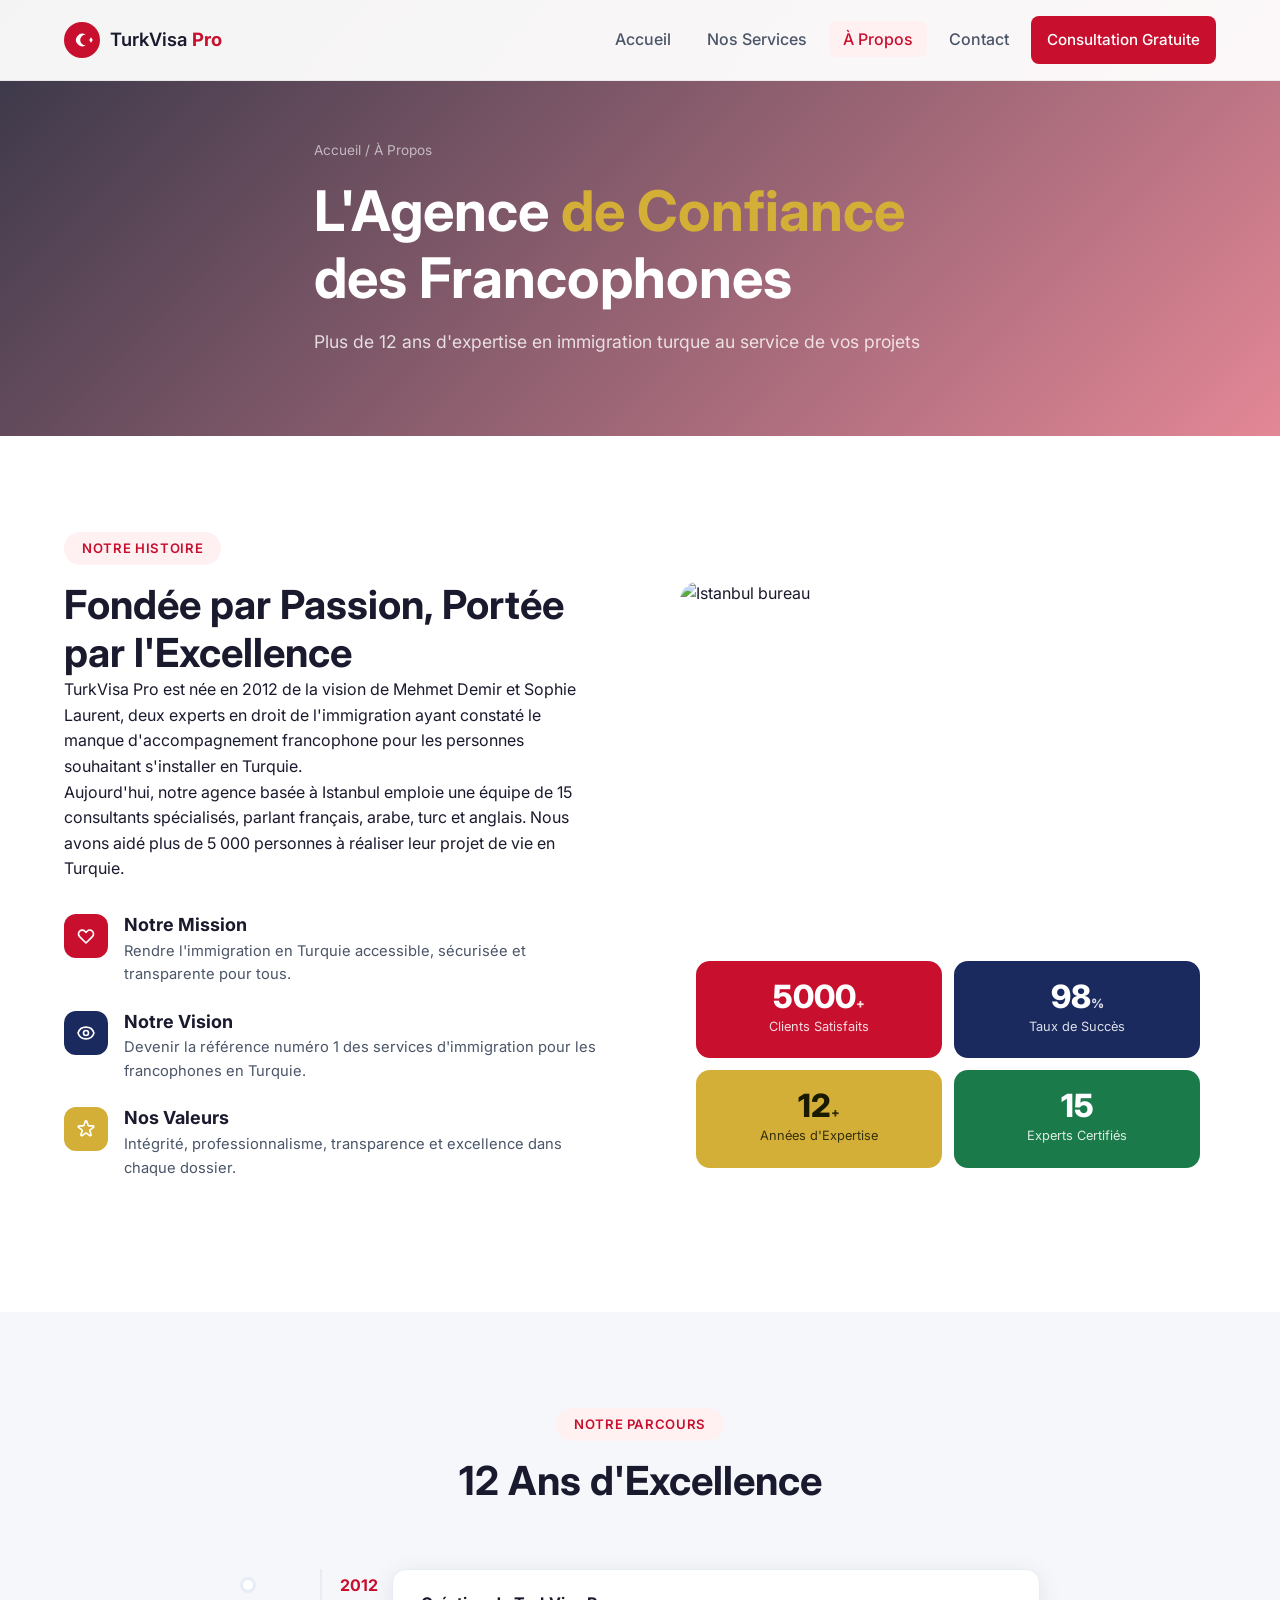
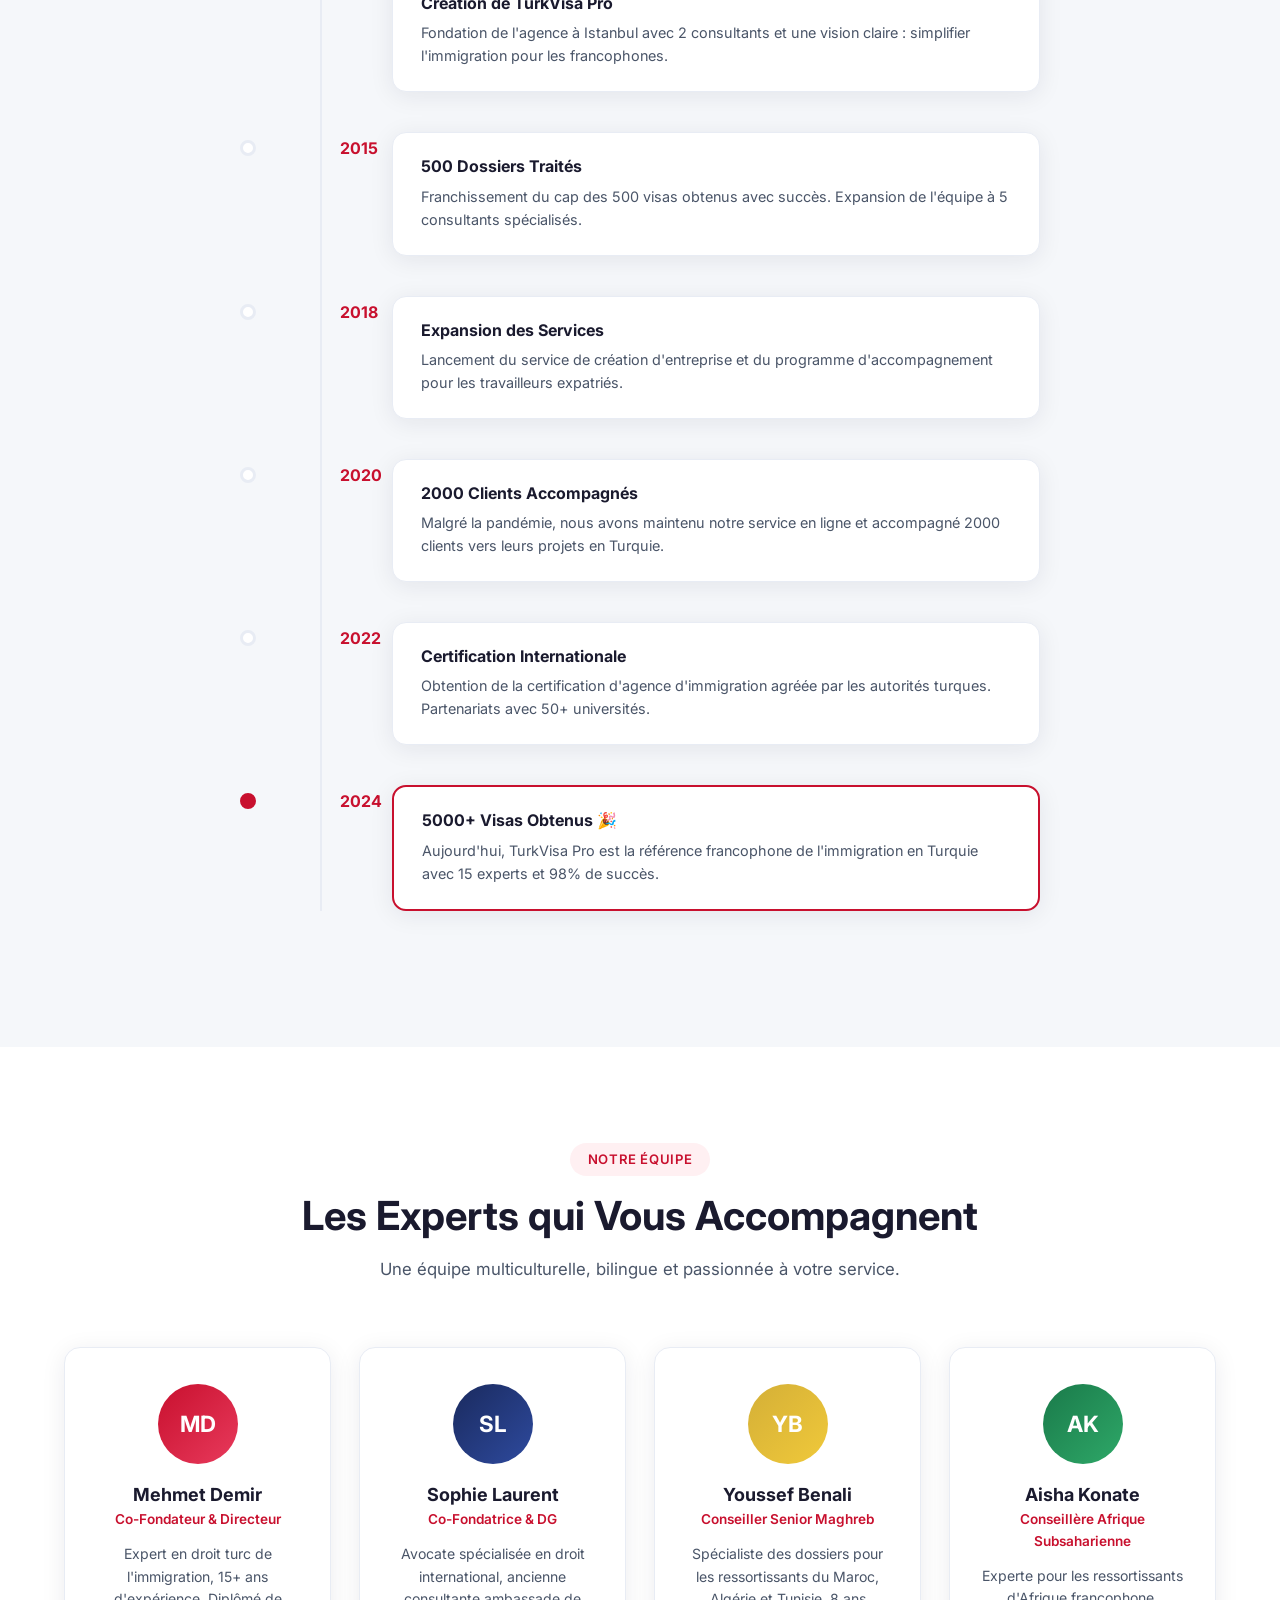
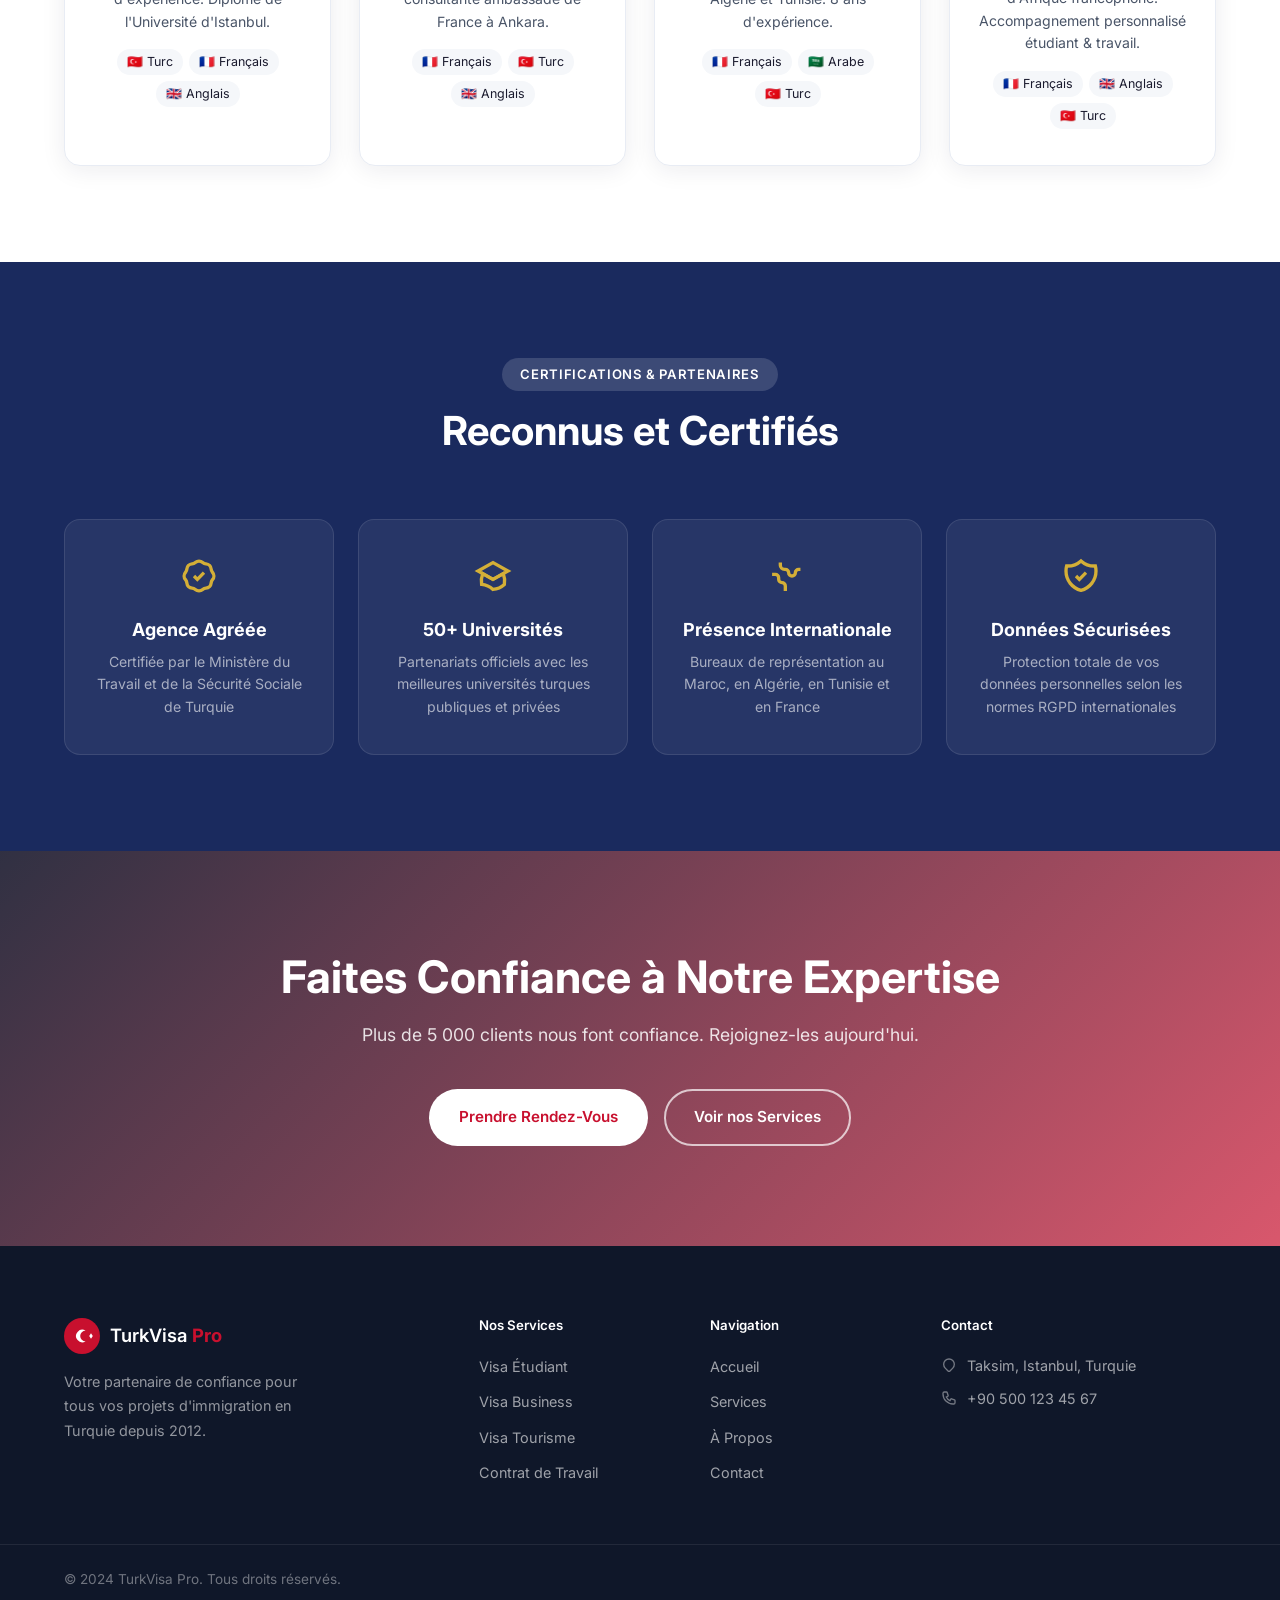
==== about.html @ 390d3a60 "Add files via upload" ====
<!DOCTYPE html>
<html lang="fr">
<head>
  <meta charset="UTF-8" />
  <meta name="viewport" content="width=device-width, initial-scale=1.0" />
  <title>À Propos – TurkVisa Pro</title>
  <link rel="preconnect" href="https://fonts.googleapis.com" />
  <link href="https://fonts.googleapis.com/css2?family=Inter:wght@300;400;500;600;700;800&family=Playfair+Display:wght@700;800&display=swap" rel="stylesheet" />
  <link rel="stylesheet" href="style.css" />
</head>
<body>

<nav class="navbar" id="navbar">
  <div class="container nav-inner">
    <a href="index.html" class="logo">
      <div class="logo-icon"><svg viewBox="0 0 40 40" fill="none"><circle cx="20" cy="20" r="20" fill="#C8102E"/><path d="M24 14a7 7 0 1 0 0 12 5.5 5.5 0 1 1 0-12z" fill="white"/><polygon points="28,20 30,17 32,20 30,23" fill="white"/></svg></div>
      <span>TurkVisa <strong>Pro</strong></span>
    </a>
    <button class="hamburger" id="hamburger" aria-label="Menu"><span></span><span></span><span></span></button>
    <ul class="nav-links" id="nav-links">
      <li><a href="index.html">Accueil</a></li>
      <li><a href="services.html">Nos Services</a></li>
      <li><a href="about.html" class="active">À Propos</a></li>
      <li><a href="contact.html">Contact</a></li>
      <li><a href="contact.html" class="btn btn-nav">Consultation Gratuite</a></li>
    </ul>
  </div>
</nav>

<!-- PAGE HEADER -->
<section class="page-header">
  <div class="page-header-overlay"></div>
  <div class="container page-header-content">
    <div class="breadcrumb"><a href="index.html">Accueil</a> / <span>À Propos</span></div>
    <h1>L'Agence <span class="text-gold">de Confiance</span> des Francophones</h1>
    <p>Plus de 12 ans d'expertise en immigration turque au service de vos projets</p>
  </div>
</section>

<!-- MISSION SECTION -->
<section class="section">
  <div class="container">
    <div class="about-mission-grid">
      <div class="about-mission-left">
        <div class="section-badge">Notre Histoire</div>
        <h2>Fondée par Passion, Portée par l'Excellence</h2>
        <p>TurkVisa Pro est née en 2012 de la vision de Mehmet Demir et Sophie Laurent, deux experts en droit de l'immigration ayant constaté le manque d'accompagnement francophone pour les personnes souhaitant s'installer en Turquie.</p>
        <p>Aujourd'hui, notre agence basée à Istanbul emploie une équipe de 15 consultants spécialisés, parlant français, arabe, turc et anglais. Nous avons aidé plus de 5 000 personnes à réaliser leur projet de vie en Turquie.</p>
        <div class="mission-values">
          <div class="mission-value">
            <div class="mv-icon red"><svg width="20" height="20" viewBox="0 0 24 24" fill="none"><path d="M4.318 6.318a4.5 4.5 0 000 6.364L12 20.364l7.682-7.682a4.5 4.5 0 00-6.364-6.364L12 7.636l-1.318-1.318a4.5 4.5 0 00-6.364 0z" stroke="white" stroke-width="2" stroke-linecap="round" stroke-linejoin="round"/></svg></div>
            <div><h4>Notre Mission</h4><p>Rendre l'immigration en Turquie accessible, sécurisée et transparente pour tous.</p></div>
          </div>
          <div class="mission-value">
            <div class="mv-icon navy"><svg width="20" height="20" viewBox="0 0 24 24" fill="none"><path d="M15 12a3 3 0 11-6 0 3 3 0 016 0z" stroke="white" stroke-width="2"/><path d="M2.458 12C3.732 7.943 7.523 5 12 5c4.478 0 8.268 2.943 9.542 7-1.274 4.057-5.064 7-9.542 7-4.477 0-8.268-2.943-9.542-7z" stroke="white" stroke-width="2"/></svg></div>
            <div><h4>Notre Vision</h4><p>Devenir la référence numéro 1 des services d'immigration pour les francophones en Turquie.</p></div>
          </div>
          <div class="mission-value">
            <div class="mv-icon gold"><svg width="20" height="20" viewBox="0 0 24 24" fill="none"><path d="M11.049 2.927c.3-.921 1.603-.921 1.902 0l1.519 4.674a1 1 0 00.95.69h4.915c.969 0 1.371 1.24.588 1.81l-3.976 2.888a1 1 0 00-.363 1.118l1.518 4.674c.3.922-.755 1.688-1.538 1.118l-3.976-2.888a1 1 0 00-1.176 0l-3.976 2.888c-.783.57-1.838-.197-1.538-1.118l1.518-4.674a1 1 0 00-.363-1.118l-3.976-2.888c-.784-.57-.38-1.81.588-1.81h4.914a1 1 0 00.951-.69l1.519-4.674z" stroke="white" stroke-width="2"/></svg></div>
            <div><h4>Nos Valeurs</h4><p>Intégrité, professionnalisme, transparence et excellence dans chaque dossier.</p></div>
          </div>
        </div>
      </div>
      <div class="about-mission-right">
        <div class="stats-visual">
          <img src="https://images.unsplash.com/photo-1541432901042-2d8bd64b4a9b?w=500&auto=format&fit=crop&q=80" alt="Istanbul bureau" loading="lazy" class="about-main-img" />
          <div class="stats-cards-overlay">
            <div class="stat-card-mini red">
              <span class="big-num">5000<span>+</span></span>
              <span>Clients Satisfaits</span>
            </div>
            <div class="stat-card-mini navy">
              <span class="big-num">98<span>%</span></span>
              <span>Taux de Succès</span>
            </div>
            <div class="stat-card-mini gold">
              <span class="big-num">12<span>+</span></span>
              <span>Années d'Expertise</span>
            </div>
            <div class="stat-card-mini green">
              <span class="big-num">15</span>
              <span>Experts Certifiés</span>
            </div>
          </div>
        </div>
      </div>
    </div>
  </div>
</section>

<!-- TIMELINE -->
<section class="section section-gray">
  <div class="container">
    <div class="section-header">
      <div class="section-badge">Notre Parcours</div>
      <h2 class="section-title">12 Ans d'Excellence</h2>
    </div>
    <div class="timeline">
      <div class="timeline-item">
        <div class="timeline-dot"></div>
        <div class="timeline-year">2012</div>
        <div class="timeline-card">
          <h4>Création de TurkVisa Pro</h4>
          <p>Fondation de l'agence à Istanbul avec 2 consultants et une vision claire : simplifier l'immigration pour les francophones.</p>
        </div>
      </div>
      <div class="timeline-item">
        <div class="timeline-dot"></div>
        <div class="timeline-year">2015</div>
        <div class="timeline-card">
          <h4>500 Dossiers Traités</h4>
          <p>Franchissement du cap des 500 visas obtenus avec succès. Expansion de l'équipe à 5 consultants spécialisés.</p>
        </div>
      </div>
      <div class="timeline-item">
        <div class="timeline-dot"></div>
        <div class="timeline-year">2018</div>
        <div class="timeline-card">
          <h4>Expansion des Services</h4>
          <p>Lancement du service de création d'entreprise et du programme d'accompagnement pour les travailleurs expatriés.</p>
        </div>
      </div>
      <div class="timeline-item">
        <div class="timeline-dot"></div>
        <div class="timeline-year">2020</div>
        <div class="timeline-card">
          <h4>2000 Clients Accompagnés</h4>
          <p>Malgré la pandémie, nous avons maintenu notre service en ligne et accompagné 2000 clients vers leurs projets en Turquie.</p>
        </div>
      </div>
      <div class="timeline-item">
        <div class="timeline-dot"></div>
        <div class="timeline-year">2022</div>
        <div class="timeline-card">
          <h4>Certification Internationale</h4>
          <p>Obtention de la certification d'agence d'immigration agréée par les autorités turques. Partenariats avec 50+ universités.</p>
        </div>
      </div>
      <div class="timeline-item">
        <div class="timeline-dot active"></div>
        <div class="timeline-year">2024</div>
        <div class="timeline-card featured">
          <h4>5000+ Visas Obtenus 🎉</h4>
          <p>Aujourd'hui, TurkVisa Pro est la référence francophone de l'immigration en Turquie avec 15 experts et 98% de succès.</p>
        </div>
      </div>
    </div>
  </div>
</section>

<!-- TEAM -->
<section class="section" id="team">
  <div class="container">
    <div class="section-header">
      <div class="section-badge">Notre Équipe</div>
      <h2 class="section-title">Les Experts qui Vous Accompagnent</h2>
      <p class="section-sub">Une équipe multiculturelle, bilingue et passionnée à votre service.</p>
    </div>
    <div class="team-grid">
      <div class="team-card">
        <div class="team-photo" style="background:linear-gradient(135deg,#C8102E,#E83A5C)">
          <span>MD</span>
        </div>
        <h4>Mehmet Demir</h4>
        <span class="team-role">Co-Fondateur & Directeur</span>
        <p>Expert en droit turc de l'immigration, 15+ ans d'expérience. Diplômé de l'Université d'Istanbul.</p>
        <div class="team-langs">
          <span>🇹🇷 Turc</span>
          <span>🇫🇷 Français</span>
          <span>🇬🇧 Anglais</span>
        </div>
      </div>
      <div class="team-card">
        <div class="team-photo" style="background:linear-gradient(135deg,#1A2A5E,#2E4A9E)">
          <span>SL</span>
        </div>
        <h4>Sophie Laurent</h4>
        <span class="team-role">Co-Fondatrice & DG</span>
        <p>Avocate spécialisée en droit international, ancienne consultante ambassade de France à Ankara.</p>
        <div class="team-langs">
          <span>🇫🇷 Français</span>
          <span>🇹🇷 Turc</span>
          <span>🇬🇧 Anglais</span>
        </div>
      </div>
      <div class="team-card">
        <div class="team-photo" style="background:linear-gradient(135deg,#D4AF37,#F0C93A)">
          <span>YB</span>
        </div>
        <h4>Youssef Benali</h4>
        <span class="team-role">Conseiller Senior Maghreb</span>
        <p>Spécialiste des dossiers pour les ressortissants du Maroc, Algérie et Tunisie. 8 ans d'expérience.</p>
        <div class="team-langs">
          <span>🇫🇷 Français</span>
          <span>🇸🇦 Arabe</span>
          <span>🇹🇷 Turc</span>
        </div>
      </div>
      <div class="team-card">
        <div class="team-photo" style="background:linear-gradient(135deg,#1A7A4A,#2EA868)">
          <span>AK</span>
        </div>
        <h4>Aisha Konate</h4>
        <span class="team-role">Conseillère Afrique Subsaharienne</span>
        <p>Experte pour les ressortissants d'Afrique francophone. Accompagnement personnalisé étudiant & travail.</p>
        <div class="team-langs">
          <span>🇫🇷 Français</span>
          <span>🇬🇧 Anglais</span>
          <span>🇹🇷 Turc</span>
        </div>
      </div>
    </div>
  </div>
</section>

<!-- CERTIFICATIONS -->
<section class="section section-dark">
  <div class="container">
    <div class="section-header">
      <div class="section-badge badge-light">Certifications & Partenaires</div>
      <h2 class="section-title text-white">Reconnus et Certifiés</h2>
    </div>
    <div class="certs-grid">
      <div class="cert-card">
        <svg width="40" height="40" viewBox="0 0 24 24" fill="none"><path d="M9 12l2 2 4-4M7.835 4.697a3.42 3.42 0 001.946-.806 3.42 3.42 0 014.438 0 3.42 3.42 0 001.946.806 3.42 3.42 0 013.138 3.138 3.42 3.42 0 00.806 1.946 3.42 3.42 0 010 4.438 3.42 3.42 0 00-.806 1.946 3.42 3.42 0 01-3.138 3.138 3.42 3.42 0 00-1.946.806 3.42 3.42 0 01-4.438 0 3.42 3.42 0 00-1.946-.806 3.42 3.42 0 01-3.138-3.138 3.42 3.42 0 00-.806-1.946 3.42 3.42 0 010-4.438 3.42 3.42 0 00.806-1.946 3.42 3.42 0 013.138-3.138z" stroke="#D4AF37" stroke-width="2"/></svg>
        <h4>Agence Agréée</h4>
        <p>Certifiée par le Ministère du Travail et de la Sécurité Sociale de Turquie</p>
      </div>
      <div class="cert-card">
        <svg width="40" height="40" viewBox="0 0 24 24" fill="none"><path d="M12 14l9-5-9-5-9 5 9 5z" stroke="#D4AF37" stroke-width="2"/><path d="M12 14l6.16-3.422a12.083 12.083 0 01.665 6.479A11.952 11.952 0 0112 20.055a11.952 11.952 0 00-6.824-2.998 12.078 12.078 0 01.665-6.479L12 14z" stroke="#D4AF37" stroke-width="2"/></svg>
        <h4>50+ Universités</h4>
        <p>Partenariats officiels avec les meilleures universités turques publiques et privées</p>
      </div>
      <div class="cert-card">
        <svg width="40" height="40" viewBox="0 0 24 24" fill="none"><path d="M3.055 11H5a2 2 0 012 2v1a2 2 0 002 2 2 2 0 012 2v2.945M8 3.935V5.5A2.5 2.5 0 0010.5 8h.5a2 2 0 012 2 2 2 0 104 0 2 2 0 012-2h1.064" stroke="#D4AF37" stroke-width="2"/></svg>
        <h4>Présence Internationale</h4>
        <p>Bureaux de représentation au Maroc, en Algérie, en Tunisie et en France</p>
      </div>
      <div class="cert-card">
        <svg width="40" height="40" viewBox="0 0 24 24" fill="none"><path d="M9 12l2 2 4-4m5.618-4.016A11.955 11.955 0 0112 2.944a11.955 11.955 0 01-8.618 3.04A12.02 12.02 0 003 9c0 5.591 3.824 10.29 9 11.622 5.176-1.332 9-6.03 9-11.622 0-1.042-.133-2.052-.382-3.016z" stroke="#D4AF37" stroke-width="2"/></svg>
        <h4>Données Sécurisées</h4>
        <p>Protection totale de vos données personnelles selon les normes RGPD internationales</p>
      </div>
    </div>
  </div>
</section>

<!-- CTA -->
<section class="cta-banner">
  <div class="cta-overlay"></div>
  <div class="container cta-content">
    <h2>Faites Confiance à Notre Expertise</h2>
    <p>Plus de 5 000 clients nous font confiance. Rejoignez-les aujourd'hui.</p>
    <div class="cta-actions">
      <a href="contact.html" class="btn btn-white">Prendre Rendez-Vous</a>
      <a href="services.html" class="btn btn-outline-white">Voir nos Services</a>
    </div>
  </div>
</section>

<!-- FOOTER -->
<footer class="footer">
  <div class="container footer-grid">
    <div class="footer-brand">
      <a href="index.html" class="logo logo-white">
        <div class="logo-icon"><svg viewBox="0 0 40 40" fill="none"><circle cx="20" cy="20" r="20" fill="#C8102E"/><path d="M24 14a7 7 0 1 0 0 12 5.5 5.5 0 1 1 0-12z" fill="white"/><polygon points="28,20 30,17 32,20 30,23" fill="white"/></svg></div>
        <span>TurkVisa <strong>Pro</strong></span>
      </a>
      <p>Votre partenaire de confiance pour tous vos projets d'immigration en Turquie depuis 2012.</p>
    </div>
    <div class="footer-col"><h5>Nos Services</h5><ul><li><a href="services.html#etudes">Visa Étudiant</a></li><li><a href="services.html#business">Visa Business</a></li><li><a href="services.html#tourisme">Visa Tourisme</a></li><li><a href="services.html#travail">Contrat de Travail</a></li></ul></div>
    <div class="footer-col"><h5>Navigation</h5><ul><li><a href="index.html">Accueil</a></li><li><a href="services.html">Services</a></li><li><a href="about.html">À Propos</a></li><li><a href="contact.html">Contact</a></li></ul></div>
    <div class="footer-col"><h5>Contact</h5><ul class="footer-contact"><li><svg width="16" height="16" viewBox="0 0 24 24" fill="none"><path d="M17.657 16.657L13.414 20.9a1.998 1.998 0 01-2.827 0l-4.244-4.243a8 8 0 1111.314 0z" stroke="currentColor" stroke-width="2"/></svg>Taksim, Istanbul, Turquie</li><li><svg width="16" height="16" viewBox="0 0 24 24" fill="none"><path d="M3 5a2 2 0 012-2h3.28a1 1 0 01.948.684l1.498 4.493a1 1 0 01-.502 1.21l-2.257 1.13a11.042 11.042 0 005.516 5.516l1.13-2.257a1 1 0 011.21-.502l4.493 1.498a1 1 0 01.684.949V19a2 2 0 01-2 2h-1C9.716 21 3 14.284 3 6V5z" stroke="currentColor" stroke-width="2"/></svg>+90 500 123 45 67</li></ul></div>
  </div>
  <div class="footer-bottom"><div class="container footer-bottom-inner"><p>© 2024 TurkVisa Pro. Tous droits réservés.</p></div></div>
</footer>

<script src="main.js"></script>
</body>
</html>
---- style.css ----
/* ===== RESET & BASE ===== */
*, *::before, *::after { box-sizing: border-box; margin: 0; padding: 0; }
html { scroll-behavior: smooth; }
body { font-family: 'Inter', sans-serif; font-size: 16px; line-height: 1.6; color: #1A1A2E; background: #fff; overflow-x: hidden; }
img { max-width: 100%; display: block; }
a { text-decoration: none; color: inherit; }
ul { list-style: none; }

/* ===== DESIGN TOKENS ===== */
:root {
  --red: #C8102E;
  --red-light: #E83A5C;
  --navy: #1A2A5E;
  --navy-light: #2E4A9E;
  --gold: #D4AF37;
  --green: #1A7A4A;
  --dark: #1A1A2E;
  --gray: #F5F7FA;
  --gray-mid: #E8ECF4;
  --text-mid: #4A5568;
  --text-light: #718096;
  --white: #FFFFFF;
  --radius: 16px;
  --radius-sm: 8px;
  --shadow: 0 4px 24px rgba(26,26,46,.08);
  --shadow-lg: 0 12px 48px rgba(26,26,46,.14);
  --transition: 0.25s ease;
}

/* ===== CONTAINER ===== */
.container { max-width: 1200px; margin: 0 auto; padding: 0 24px; }

/* ===== TYPOGRAPHY ===== */
h1,h2,h3,h4,h5 { font-weight: 700; line-height: 1.2; }
h1 { font-size: clamp(2rem, 5vw, 3.5rem); }
h2 { font-size: clamp(1.6rem, 3.5vw, 2.5rem); }
h3 { font-size: clamp(1.25rem, 2.5vw, 1.75rem); }
h4 { font-size: 1.125rem; }
.text-red { color: var(--red); }
.text-gold { color: var(--gold); }
.text-white { color: white; }
.text-light { color: rgba(255,255,255,0.8); }

/* ===== BUTTONS ===== */
.btn {
  display: inline-flex; align-items: center; gap: 8px;
  padding: 14px 28px; border-radius: 50px; font-weight: 600;
  font-size: 0.95rem; border: 2px solid transparent;
  cursor: pointer; transition: all var(--transition);
  white-space: nowrap; min-height: 48px;
}
.btn-primary { background: var(--red); color: white; border-color: var(--red); }
.btn-primary:hover { background: #A80D25; border-color: #A80D25; transform: translateY(-2px); box-shadow: 0 8px 24px rgba(200,16,46,.35); }
.btn-red { background: var(--red); color: white; border-color: var(--red); }
.btn-red:hover { background: #A80D25; border-color: #A80D25; transform: translateY(-2px); }
.btn-gold { background: var(--gold); color: #1A1A00; border-color: var(--gold); }
.btn-gold:hover { background: #B8960A; border-color: #B8960A; transform: translateY(-2px); }
.btn-green { background: var(--green); color: white; border-color: var(--green); }
.btn-green:hover { background: #145F3A; border-color: #145F3A; transform: translateY(-2px); }
.btn-white { background: white; color: var(--red); }
.btn-white:hover { background: #f8f8f8; transform: translateY(-2px); box-shadow: 0 8px 24px rgba(0,0,0,.15); }
.btn-outline-white { background: transparent; color: white; border-color: rgba(255,255,255,.7); }
.btn-outline-white:hover { background: rgba(255,255,255,.1); border-color: white; }
.btn-outline-red { background: transparent; color: var(--red); border-color: var(--red); }
.btn-outline-red:hover { background: var(--red); color: white; }
.btn-nav { padding: 10px 22px; background: var(--red); color: white; border-radius: 50px; }
.btn-nav:hover { background: #A80D25; }
.btn-full { width: 100%; justify-content: center; }
.btn-lg { padding: 18px 32px; font-size: 1rem; }

/* ===== SECTION ===== */
.section { padding: 96px 0; }
.section-gray { background: var(--gray); }
.section-dark { background: var(--navy); }
.section-header { text-align: center; max-width: 700px; margin: 0 auto 64px; }
.section-badge {
  display: inline-block; padding: 6px 18px; border-radius: 50px;
  background: #FFF0F2; color: var(--red); font-size: 0.82rem;
  font-weight: 600; letter-spacing: 0.05em; text-transform: uppercase;
  margin-bottom: 16px;
}
.badge-light { background: rgba(255,255,255,.15); color: white; }
.section-title { margin-bottom: 16px; }
.section-sub { color: var(--text-mid); font-size: 1.05rem; }

/* ===== NAVBAR ===== */
.navbar {
  position: fixed; top: 0; left: 0; right: 0; z-index: 1000;
  padding: 16px 0;
  background: rgba(255,255,255,0.95);
  backdrop-filter: blur(12px);
  border-bottom: 1px solid rgba(0,0,0,.06);
  transition: all var(--transition);
}
.navbar.scrolled { padding: 12px 0; box-shadow: 0 2px 20px rgba(0,0,0,.08); }
.nav-inner { display: flex; align-items: center; justify-content: space-between; gap: 24px; }
.logo { display: flex; align-items: center; gap: 10px; font-size: 1.15rem; font-weight: 600; color: var(--dark); }
.logo-icon { width: 36px; height: 36px; flex-shrink: 0; }
.logo strong { color: var(--red); }
.logo-white { color: white; }
.nav-links { display: flex; align-items: center; gap: 8px; }
.nav-links a { padding: 8px 14px; border-radius: 8px; color: var(--text-mid); font-weight: 500; transition: all var(--transition); }
.nav-links a:hover, .nav-links a.active { color: var(--red); background: #FFF0F2; }
.nav-links .btn-nav { color: white !important; background: var(--red) !important; }
.nav-links .btn-nav:hover { background: #A80D25 !important; }
.hamburger { display: none; flex-direction: column; gap: 5px; background: none; border: none; cursor: pointer; padding: 8px; }
.hamburger span { display: block; width: 24px; height: 2px; background: var(--dark); border-radius: 2px; transition: all var(--transition); }

/* ===== HERO ===== */
.hero {
  min-height: 100vh; display: flex; align-items: center; position: relative;
  padding: 120px 0 80px;
}
.hero-bg {
  position: absolute; inset: 0; z-index: 0;
  background: url('https://images.unsplash.com/photo-1527838832700-5059252407fa?w=1600&auto=format&fit=crop&q=80') center/cover no-repeat;
}
.hero-overlay {
  position: absolute; inset: 0; z-index: 1;
  background: linear-gradient(135deg, rgba(26,26,46,.85) 0%, rgba(200,16,46,.4) 100%);
}
.hero-content { position: relative; z-index: 2; max-width: 760px; color: white; }
.hero-badge {
  display: inline-flex; align-items: center; gap: 8px;
  padding: 8px 18px; border-radius: 50px;
  background: rgba(255,255,255,.12); backdrop-filter: blur(8px);
  border: 1px solid rgba(255,255,255,.2);
  color: rgba(255,255,255,.9); font-size: 0.85rem; font-weight: 500;
  margin-bottom: 24px;
}
.hero-title { font-size: clamp(2.2rem, 6vw, 4rem); font-weight: 800; margin-bottom: 20px; line-height: 1.1; }
.hero-sub { font-size: 1.15rem; color: rgba(255,255,255,.85); margin-bottom: 36px; max-width: 580px; }
.hero-cta { display: flex; flex-wrap: wrap; gap: 14px; margin-bottom: 64px; }
.hero-stats { display: flex; align-items: center; gap: 32px; }
.hero-stat { text-align: center; }
.stat-num { font-size: 2.5rem; font-weight: 800; color: white; }
.stat-label { display: block; font-size: 0.82rem; color: rgba(255,255,255,.7); margin-top: 4px; }
.hero-stat-divider { width: 1px; height: 50px; background: rgba(255,255,255,.25); }
.hero-scroll { position: absolute; bottom: 40px; left: 50%; transform: translateX(-50%); z-index: 2; }
.scroll-indicator {
  width: 2px; height: 50px; background: linear-gradient(to bottom, white, transparent);
  margin: 0 auto; animation: scrollPulse 2s infinite;
}
@keyframes scrollPulse { 0%,100%{opacity:.3;transform:scaleY(.5);} 50%{opacity:1;transform:scaleY(1);} }

/* ===== CARDS GRID ===== */
.cards-grid { display: grid; grid-template-columns: repeat(auto-fit, minmax(260px, 1fr)); gap: 28px; }
.card {
  background: white; border-radius: var(--radius); padding: 36px 32px;
  box-shadow: var(--shadow); border: 1px solid var(--gray-mid);
  transition: all 0.3s ease;
}
.card-hover:hover { transform: translateY(-8px); box-shadow: var(--shadow-lg); }
.card-featured { border: 2px solid var(--red); position: relative; }
.card-badge-top {
  position: absolute; top: -12px; left: 32px;
  background: var(--red); color: white; padding: 4px 14px;
  border-radius: 50px; font-size: 0.78rem; font-weight: 600;
}
.card-icon { width: 64px; height: 64px; border-radius: 16px; display: flex; align-items: center; justify-content: center; margin-bottom: 20px; }
.card-tag { font-size: 0.78rem; font-weight: 600; color: #1A2A5E; background: #EEF2FF; padding: 4px 12px; border-radius: 50px; display: inline-block; margin-bottom: 12px; }
.card-title { font-size: 1.3rem; margin-bottom: 12px; }
.card-desc { color: var(--text-mid); font-size: 0.95rem; margin-bottom: 20px; }
.card-features { margin-bottom: 24px; }
.card-features li { font-size: 0.9rem; color: var(--text-mid); padding: 6px 0; border-bottom: 1px solid var(--gray); display: flex; align-items: center; gap: 8px; }
.card-features li::before { content: '✓'; color: var(--green); font-weight: 700; }
.card-link { display: inline-flex; align-items: center; gap: 6px; color: var(--red); font-weight: 600; font-size: 0.9rem; transition: gap var(--transition); }
.card-link:hover { gap: 10px; }

/* ===== WHY US ===== */
.why-grid { display: grid; grid-template-columns: 1fr 1fr; gap: 80px; align-items: center; }
.why-features { display: flex; flex-direction: column; gap: 24px; margin: 32px 0 40px; }
.why-feature { display: flex; gap: 16px; align-items: flex-start; }
.why-icon { width: 44px; height: 44px; border-radius: 12px; background: rgba(255,255,255,.1); display: flex; align-items: center; justify-content: center; flex-shrink: 0; }
.why-feature h4 { color: white; margin-bottom: 4px; }
.why-feature p { color: rgba(255,255,255,.7); font-size: 0.92rem; }
.why-img-wrapper { position: relative; }
.why-img-card { border-radius: 20px; overflow: hidden; box-shadow: var(--shadow-lg); }
.why-img-card img { width: 100%; height: 400px; object-fit: cover; }
.why-float-card {
  position: absolute; bottom: -20px; left: -30px;
  background: white; border-radius: 16px; padding: 18px 24px;
  display: flex; align-items: center; gap: 14px;
  box-shadow: var(--shadow-lg);
}
.float-icon { width: 40px; height: 40px; background: var(--green); border-radius: 50%; display: flex; align-items: center; justify-content: center; color: white; font-weight: 700; font-size: 1.1rem; }
.why-float-card strong { display: block; color: var(--dark); font-weight: 700; }
.why-float-card span { font-size: 0.82rem; color: var(--text-light); }

/* ===== PROCESS ===== */
.process-grid { display: grid; grid-template-columns: 1fr auto 1fr auto 1fr auto 1fr; gap: 8px; align-items: start; }
.process-step { text-align: center; padding: 32px 20px; }
.step-number { font-size: 0.75rem; font-weight: 700; color: var(--red); letter-spacing: .1em; margin-bottom: 16px; }
.step-icon {
  width: 72px; height: 72px; background: var(--red); border-radius: 20px;
  display: flex; align-items: center; justify-content: center; margin: 0 auto 20px;
  box-shadow: 0 8px 24px rgba(200,16,46,.3);
}
.process-step h4 { margin-bottom: 10px; font-size: 1rem; }
.process-step p { font-size: 0.875rem; color: var(--text-mid); }
.process-arrow { font-size: 1.5rem; color: var(--gray-mid); align-self: center; padding-top: 30px; }

/* ===== TESTIMONIALS ===== */
.testimonials-grid { display: grid; grid-template-columns: repeat(auto-fit, minmax(280px, 1fr)); gap: 28px; }
.testimonial-card {
  background: white; border-radius: var(--radius); padding: 36px 32px;
  box-shadow: var(--shadow); border: 1px solid var(--gray-mid);
  transition: transform var(--transition);
}
.testimonial-card:hover { transform: translateY(-4px); }
.testimonial-featured { border: 2px solid var(--red); background: linear-gradient(135deg,#FFF0F2,white); }
.stars { color: #F59E0B; font-size: 1.1rem; margin-bottom: 16px; }
.testimonial-card p { color: var(--text-mid); font-style: italic; margin-bottom: 24px; font-size: 0.95rem; line-height: 1.7; }
.testimonial-author { display: flex; align-items: center; gap: 14px; }
.author-avatar { width: 44px; height: 44px; border-radius: 50%; display: flex; align-items: center; justify-content: center; color: white; font-weight: 700; font-size: 1.1rem; flex-shrink: 0; }
.testimonial-author strong { display: block; font-weight: 600; color: var(--dark); }
.testimonial-author span { font-size: 0.82rem; color: var(--text-light); }

/* ===== CTA BANNER ===== */
.cta-banner {
  padding: 100px 0; position: relative;
  background: url('https://images.unsplash.com/photo-1473893604213-3df9c15611c0?w=1600&auto=format&fit=crop&q=80') center/cover;
}
.cta-overlay { position: absolute; inset: 0; background: linear-gradient(135deg, rgba(26,26,46,.9), rgba(200,16,46,.7)); }
.cta-content { position: relative; z-index: 1; text-align: center; color: white; }
.cta-content h2 { font-size: clamp(1.8rem, 4vw, 2.8rem); margin-bottom: 16px; }
.cta-content p { font-size: 1.1rem; color: rgba(255,255,255,.85); margin-bottom: 40px; }
.cta-actions { display: flex; flex-wrap: wrap; gap: 16px; justify-content: center; }

/* ===== FOOTER ===== */
.footer { background: #0F1729; color: rgba(255,255,255,.75); padding-top: 72px; }
.footer-grid { display: grid; grid-template-columns: 2fr 1fr 1fr 1.5fr; gap: 48px; padding-bottom: 48px; }
.footer-brand { }
.footer-brand .logo { margin-bottom: 16px; }
.footer-brand p { font-size: 0.9rem; line-height: 1.7; color: rgba(255,255,255,.55); max-width: 260px; }
.footer-col h5 { color: white; font-weight: 600; margin-bottom: 20px; }
.footer-col ul li { margin-bottom: 10px; }
.footer-col ul a { color: rgba(255,255,255,.6); font-size: 0.9rem; transition: color var(--transition); }
.footer-col ul a:hover { color: var(--gold); }
.footer-contact li { display: flex; align-items: flex-start; gap: 10px; font-size: 0.9rem; color: rgba(255,255,255,.6); margin-bottom: 12px; }
.footer-contact svg { flex-shrink: 0; margin-top: 3px; opacity: .7; }
.social-links { display: flex; gap: 12px; margin-top: 20px; }
.social-links a { width: 40px; height: 40px; border-radius: 50%; background: rgba(255,255,255,.08); display: flex; align-items: center; justify-content: center; color: rgba(255,255,255,.6); transition: all var(--transition); }
.social-links a:hover { background: var(--red); color: white; }
.footer-bottom { border-top: 1px solid rgba(255,255,255,.08); padding: 24px 0; }
.footer-bottom-inner { display: flex; justify-content: space-between; align-items: center; flex-wrap: wrap; gap: 12px; font-size: 0.85rem; color: rgba(255,255,255,.4); }

/* ===== PAGE HEADER ===== */
.page-header {
  padding: 140px 0 80px; position: relative;
  background: url('https://images.unsplash.com/photo-1541432901042-2d8bd64b4a9b?w=1600&auto=format&fit=crop&q=80') center/cover;
}
.page-header-overlay { position: absolute; inset: 0; background: linear-gradient(135deg, rgba(26,26,46,.88), rgba(200,16,46,.5)); }
.page-header-content { position: relative; z-index: 1; color: white; max-width: 700px; }
.breadcrumb { font-size: 0.85rem; color: rgba(255,255,255,.6); margin-bottom: 16px; }
.breadcrumb a { color: rgba(255,255,255,.6); }
.breadcrumb a:hover { color: white; }
.page-header-content h1 { margin-bottom: 16px; }
.page-header-content p { font-size: 1.1rem; color: rgba(255,255,255,.8); }

/* ===== SERVICE TABS ===== */
.service-tabs-bar { background: white; box-shadow: 0 2px 16px rgba(0,0,0,.07); position: sticky; top: 73px; z-index: 100; }
.service-tabs { display: flex; gap: 4px; overflow-x: auto; padding: 0 4px; }
.service-tab {
  display: inline-flex; align-items: center; gap: 8px;
  padding: 18px 24px; white-space: nowrap; font-weight: 500;
  color: var(--text-mid); border-bottom: 3px solid transparent;
  transition: all var(--transition); font-size: 0.92rem;
}
.service-tab:hover, .service-tab.active { color: var(--red); border-bottom-color: var(--red); }

/* ===== SERVICE DETAIL ===== */
.service-detail-grid { display: grid; grid-template-columns: 1fr 380px; gap: 64px; align-items: start; }
.service-detail-grid.reverse { direction: rtl; }
.service-detail-grid.reverse > * { direction: ltr; }
.service-category-badge {
  display: inline-flex; align-items: center; gap: 8px;
  padding: 6px 16px; border-radius: 50px; font-size: 0.82rem; font-weight: 600;
  margin-bottom: 16px;
}
.service-detail-content h2 { margin-bottom: 16px; }
.service-intro { color: var(--text-mid); font-size: 1.05rem; margin-bottom: 32px; }
.info-grid { display: grid; grid-template-columns: 1fr 1fr; gap: 12px; margin-bottom: 32px; }
.info-item { background: var(--gray); border-radius: 12px; padding: 16px 20px; }
.info-label { display: block; font-size: 0.78rem; color: var(--text-light); font-weight: 500; margin-bottom: 4px; text-transform: uppercase; letter-spacing: .05em; }
.info-value { font-weight: 700; color: var(--dark); font-size: 0.95rem; }
.service-detail-content h3 { font-size: 1.1rem; font-weight: 700; margin-bottom: 16px; margin-top: 32px; color: var(--dark); }
.doc-list { display: flex; flex-direction: column; gap: 10px; margin-bottom: 24px; }
.doc-list li { display: flex; align-items: center; gap: 10px; font-size: 0.95rem; color: var(--text-mid); }
.service-features-list { display: flex; flex-direction: column; gap: 12px; margin-bottom: 32px; }
.sf-item { display: flex; align-items: center; gap: 14px; }
.sf-icon { width: 36px; height: 36px; border-radius: 10px; display: flex; align-items: center; justify-content: center; flex-shrink: 0; }
.sf-item span { font-size: 0.95rem; color: var(--text-mid); }
.aside-img { border-radius: 16px; overflow: hidden; margin-bottom: 24px; }
.aside-img img { width: 100%; height: 240px; object-fit: cover; }
.price-card { background: white; border-radius: 16px; padding: 28px; box-shadow: var(--shadow); border-top: 4px solid var(--navy); }
.price-card h4 { font-size: 1.1rem; margin-bottom: 20px; }
.price-row { display: flex; justify-content: space-between; align-items: center; padding: 12px 0; border-bottom: 1px solid var(--gray); font-size: 0.92rem; }
.price-row span { color: var(--text-mid); }
.price-row.highlight { background: #FFF0F2; margin: 8px -12px; padding: 12px; border-radius: 8px; border: none; }
.price-row.highlight span { color: var(--red); font-weight: 600; }
.price-card small { display: block; color: var(--text-light); font-size: 0.8rem; margin: 12px 0 20px; }
.highlight-box { border: 2px solid; border-radius: 12px; padding: 20px; display: flex; gap: 12px; margin-bottom: 28px; align-items: flex-start; }
.highlight-box p { font-size: 0.9rem; }
.sectors-grid { display: flex; flex-wrap: wrap; gap: 10px; margin-bottom: 28px; }
.sector-tag { padding: 8px 16px; background: var(--gray); border-radius: 50px; font-size: 0.88rem; display: flex; align-items: center; gap: 6px; }

/* ===== FAQ ===== */
.faq-list { max-width: 800px; margin: 0 auto; }
.faq-item { border-bottom: 1px solid var(--gray-mid); }
.faq-question {
  width: 100%; display: flex; justify-content: space-between; align-items: center;
  padding: 24px 0; background: none; border: none; cursor: pointer;
  font-size: 1rem; font-weight: 600; color: var(--dark); text-align: left; gap: 16px;
  transition: color var(--transition);
}
.faq-question:hover { color: var(--red); }
.faq-question svg { flex-shrink: 0; transition: transform var(--transition); }
.faq-item.open .faq-question svg { transform: rotate(180deg); }
.faq-answer { overflow: hidden; max-height: 0; transition: max-height 0.4s ease, padding 0.3s; }
.faq-item.open .faq-answer { max-height: 300px; }
.faq-answer p { padding-bottom: 24px; color: var(--text-mid); font-size: 0.95rem; }

/* ===== ABOUT ===== */
.about-mission-grid { display: grid; grid-template-columns: 1fr 1fr; gap: 80px; align-items: center; }
.mission-values { display: flex; flex-direction: column; gap: 24px; margin: 32px 0 36px; }
.mission-value { display: flex; gap: 16px; align-items: flex-start; }
.mv-icon { width: 44px; height: 44px; border-radius: 12px; display: flex; align-items: center; justify-content: center; flex-shrink: 0; }
.mv-icon.red { background: var(--red); }
.mv-icon.navy { background: var(--navy); }
.mv-icon.gold { background: var(--gold); }
.mission-value h4 { margin-bottom: 4px; }
.mission-value p { color: var(--text-mid); font-size: 0.92rem; }
.about-main-img { width: 100%; height: 400px; object-fit: cover; border-radius: 20px; }
.stats-visual { position: relative; }
.stats-cards-overlay { display: grid; grid-template-columns: 1fr 1fr; gap: 12px; margin-top: -20px; padding: 0 16px; }
.stat-card-mini { border-radius: 14px; padding: 20px; text-align: center; }
.stat-card-mini.red { background: var(--red); color: white; }
.stat-card-mini.navy { background: var(--navy); color: white; }
.stat-card-mini.gold { background: var(--gold); color: #1A1A00; }
.stat-card-mini.green { background: var(--green); color: white; }
.big-num { display: block; font-size: 2rem; font-weight: 800; line-height: 1; }
.stat-card-mini span:last-child { font-size: 0.8rem; opacity: .85; }

/* ===== TIMELINE ===== */
.timeline { position: relative; max-width: 800px; margin: 0 auto; }
.timeline::before { content: ''; position: absolute; left: 80px; top: 0; bottom: 0; width: 2px; background: var(--gray-mid); }
.timeline-item { display: grid; grid-template-columns: 80px 32px 1fr; gap: 0 20px; align-items: start; margin-bottom: 40px; position: relative; }
.timeline-dot { width: 16px; height: 16px; background: white; border: 3px solid var(--gray-mid); border-radius: 50%; margin-top: 8px; position: relative; z-index: 1; }
.timeline-dot.active { border-color: var(--red); background: var(--red); }
.timeline-year { text-align: right; font-weight: 700; font-size: 1rem; color: var(--red); padding-top: 4px; }
.timeline-card { background: white; border-radius: 14px; padding: 24px 28px; box-shadow: var(--shadow); border: 1px solid var(--gray-mid); }
.timeline-card.featured { border: 2px solid var(--red); }
.timeline-card h4 { margin-bottom: 8px; font-size: 1rem; }
.timeline-card p { color: var(--text-mid); font-size: 0.9rem; }

/* ===== TEAM ===== */
.team-grid { display: grid; grid-template-columns: repeat(auto-fit, minmax(240px, 1fr)); gap: 28px; }
.team-card { background: white; border-radius: var(--radius); padding: 36px 28px; box-shadow: var(--shadow); text-align: center; border: 1px solid var(--gray-mid); transition: transform var(--transition); }
.team-card:hover { transform: translateY(-6px); }
.team-photo { width: 80px; height: 80px; border-radius: 50%; display: flex; align-items: center; justify-content: center; color: white; font-size: 1.4rem; font-weight: 700; margin: 0 auto 20px; }
.team-card h4 { margin-bottom: 4px; }
.team-role { display: block; color: var(--red); font-size: 0.85rem; font-weight: 600; margin-bottom: 12px; }
.team-card p { color: var(--text-mid); font-size: 0.88rem; margin-bottom: 16px; }
.team-langs { display: flex; flex-wrap: wrap; gap: 6px; justify-content: center; }
.team-langs span { font-size: 0.78rem; background: var(--gray); padding: 3px 10px; border-radius: 50px; }

/* ===== CERTIFICATIONS ===== */
.certs-grid { display: grid; grid-template-columns: repeat(auto-fit, minmax(220px, 1fr)); gap: 24px; }
.cert-card { background: rgba(255,255,255,.06); border: 1px solid rgba(255,255,255,.1); border-radius: 16px; padding: 36px 28px; text-align: center; transition: all var(--transition); }
.cert-card:hover { background: rgba(255,255,255,.1); transform: translateY(-4px); }
.cert-card svg { margin: 0 auto 16px; }
.cert-card h4 { color: white; margin-bottom: 10px; }
.cert-card p { color: rgba(255,255,255,.6); font-size: 0.88rem; }

/* ===== CONTACT ===== */
.contact-grid { display: grid; grid-template-columns: 1fr 400px; gap: 64px; align-items: start; }
.contact-form-wrapper { background: white; border-radius: var(--radius); padding: 40px; box-shadow: var(--shadow); border: 1px solid var(--gray-mid); }
.form-header h3 { margin-bottom: 8px; }
.form-header p { color: var(--text-mid); margin-bottom: 32px; }
.contact-form { display: flex; flex-direction: column; gap: 20px; }
.form-row { display: grid; grid-template-columns: 1fr 1fr; gap: 16px; }
.form-group { display: flex; flex-direction: column; gap: 8px; }
.form-group label { font-size: 0.88rem; font-weight: 600; color: var(--dark); }
.form-group input, .form-group select, .form-group textarea {
  padding: 14px 16px; border: 2px solid var(--gray-mid); border-radius: 10px;
  font-size: 0.95rem; font-family: inherit; color: var(--dark);
  transition: border-color var(--transition); outline: none; width: 100%;
  background: white;
}
.form-group input:focus, .form-group select:focus, .form-group textarea:focus { border-color: var(--red); }
.form-group textarea { resize: vertical; min-height: 120px; }
.urgence-options { display: flex; flex-wrap: wrap; gap: 12px; }
.radio-option { display: flex; align-items: center; gap: 8px; cursor: pointer; padding: 10px 16px; border: 2px solid var(--gray-mid); border-radius: 50px; font-size: 0.88rem; transition: all var(--transition); }
.radio-option:has(input:checked) { border-color: var(--red); background: #FFF0F2; color: var(--red); }
.radio-option input { display: none; }
.checkbox-option { display: flex; align-items: flex-start; gap: 10px; cursor: pointer; font-size: 0.85rem; color: var(--text-mid); }
.checkbox-option input { width: 18px; height: 18px; flex-shrink: 0; accent-color: var(--red); margin-top: 2px; }
.checkbox-option a { color: var(--red); }
.form-success { display: none; text-align: center; padding: 40px; }
.form-success.show { display: block; }
.success-icon { width: 64px; height: 64px; background: var(--green); border-radius: 50%; display: flex; align-items: center; justify-content: center; color: white; font-size: 1.8rem; margin: 0 auto 20px; }
.form-success h4 { margin-bottom: 10px; color: var(--green); }
.contact-info h3 { margin-bottom: 24px; }
.contact-cards { display: flex; flex-direction: column; gap: 16px; margin-bottom: 24px; }
.contact-info-card { display: flex; gap: 16px; align-items: flex-start; background: var(--gray); border-radius: 14px; padding: 20px; }
.ci-icon { width: 48px; height: 48px; border-radius: 12px; display: flex; align-items: center; justify-content: center; flex-shrink: 0; }
.contact-info-card h5 { font-size: 0.95rem; margin-bottom: 6px; }
.contact-info-card p { font-size: 0.88rem; color: var(--text-mid); line-height: 1.6; }
.contact-info-card a { color: var(--red); }
.whatsapp-cta { background: #E8F8EE; border: 2px solid #B8E6CC; border-radius: 14px; padding: 20px; display: flex; align-items: center; gap: 16px; margin-bottom: 28px; }
.wa-icon { width: 52px; height: 52px; background: #25D366; border-radius: 50%; display: flex; align-items: center; justify-content: center; flex-shrink: 0; }
.whatsapp-cta h5 { margin-bottom: 2px; color: var(--green); }
.whatsapp-cta p { font-size: 0.85rem; color: var(--text-mid); }
.btn-wa { background: #25D366; color: white; border-color: #25D366; padding: 10px 20px; margin-left: auto; flex-shrink: 0; }
.btn-wa:hover { background: #1FB056; border-color: #1FB056; }
.bureaux-section h4 { margin-bottom: 16px; font-size: 1rem; }
.bureau-list { display: flex; flex-direction: column; gap: 12px; }
.bureau-item { display: flex; align-items: center; gap: 14px; padding: 14px 16px; background: var(--gray); border-radius: 12px; }
.flag { font-size: 1.5rem; }
.bureau-item strong { display: block; font-size: 0.92rem; }
.bureau-item span { font-size: 0.82rem; color: var(--text-light); }
.map-section { }
.map-placeholder { height: 300px; background: linear-gradient(135deg, #1A2A5E, #C8102E); display: flex; align-items: center; justify-content: center; }
.map-content { text-align: center; color: white; }
.map-content p { color: rgba(255,255,255,.8); margin: 12px 0 20px; }

/* ===== RESPONSIVE ===== */
@media (max-width: 1024px) {
  .why-grid { grid-template-columns: 1fr; gap: 48px; }
  .process-grid { grid-template-columns: 1fr 1fr; }
  .process-arrow { display: none; }
  .footer-grid { grid-template-columns: 1fr 1fr; }
  .service-detail-grid { grid-template-columns: 1fr; }
  .service-detail-grid.reverse { direction: ltr; }
  .contact-grid { grid-template-columns: 1fr; }
  .about-mission-grid { grid-template-columns: 1fr; gap: 48px; }
}

@media (max-width: 768px) {
  .section { padding: 64px 0; }
  .hamburger { display: flex; }
  .nav-links {
    display: none; flex-direction: column; position: absolute;
    top: 100%; left: 0; right: 0; background: white;
    padding: 20px 24px; box-shadow: 0 8px 24px rgba(0,0,0,.1);
    border-top: 1px solid var(--gray-mid); gap: 4px;
  }
  .nav-links.open { display: flex; }
  .nav-links a { padding: 12px 16px; width: 100%; border-radius: 10px; }
  .hero-stats { flex-direction: column; gap: 16px; }
  .hero-stat-divider { width: 80px; height: 1px; }
  .cards-grid { grid-template-columns: 1fr; }
  .process-grid { grid-template-columns: 1fr; }
  .testimonials-grid { grid-template-columns: 1fr; }
  .footer-grid { grid-template-columns: 1fr; gap: 32px; }
  .form-row { grid-template-columns: 1fr; }
  .timeline::before { left: 0; }
  .timeline-item { grid-template-columns: 32px 1fr; gap: 0 16px; }
  .timeline-year { display: none; }
  .team-grid { grid-template-columns: 1fr 1fr; }
  .certs-grid { grid-template-columns: 1fr 1fr; }
  .stats-cards-overlay { position: static; margin-top: 16px; }
  .why-float-card { position: static; margin-top: 16px; }
  .service-tabs { gap: 0; }
  .service-tab { padding: 14px 16px; font-size: 0.82rem; }
  .urgence-options { flex-direction: column; }
  .footer-bottom-inner { flex-direction: column; text-align: center; }
}

@media (max-width: 480px) {
  .team-grid { grid-template-columns: 1fr; }
  .certs-grid { grid-template-columns: 1fr; }
  .hero-cta { flex-direction: column; }
  .cta-actions { flex-direction: column; align-items: center; }
  .info-grid { grid-template-columns: 1fr; }
  .contact-form-wrapper { padding: 24px; }
  .whatsapp-cta { flex-wrap: wrap; }
  .btn-wa { width: 100%; justify-content: center; }
}

/* ===== ANIMATIONS ===== */
@keyframes fadeInUp {
  from { opacity: 0; transform: translateY(30px); }
  to { opacity: 1; transform: translateY(0); }
}
.animate { opacity: 0; transform: translateY(30px); transition: opacity 0.6s ease, transform 0.6s ease; }
.animate.visible { opacity: 1; transform: translateY(0); }

@media (prefers-reduced-motion: reduce) {
  *, *::before, *::after { animation: none !important; transition: none !important; }
}
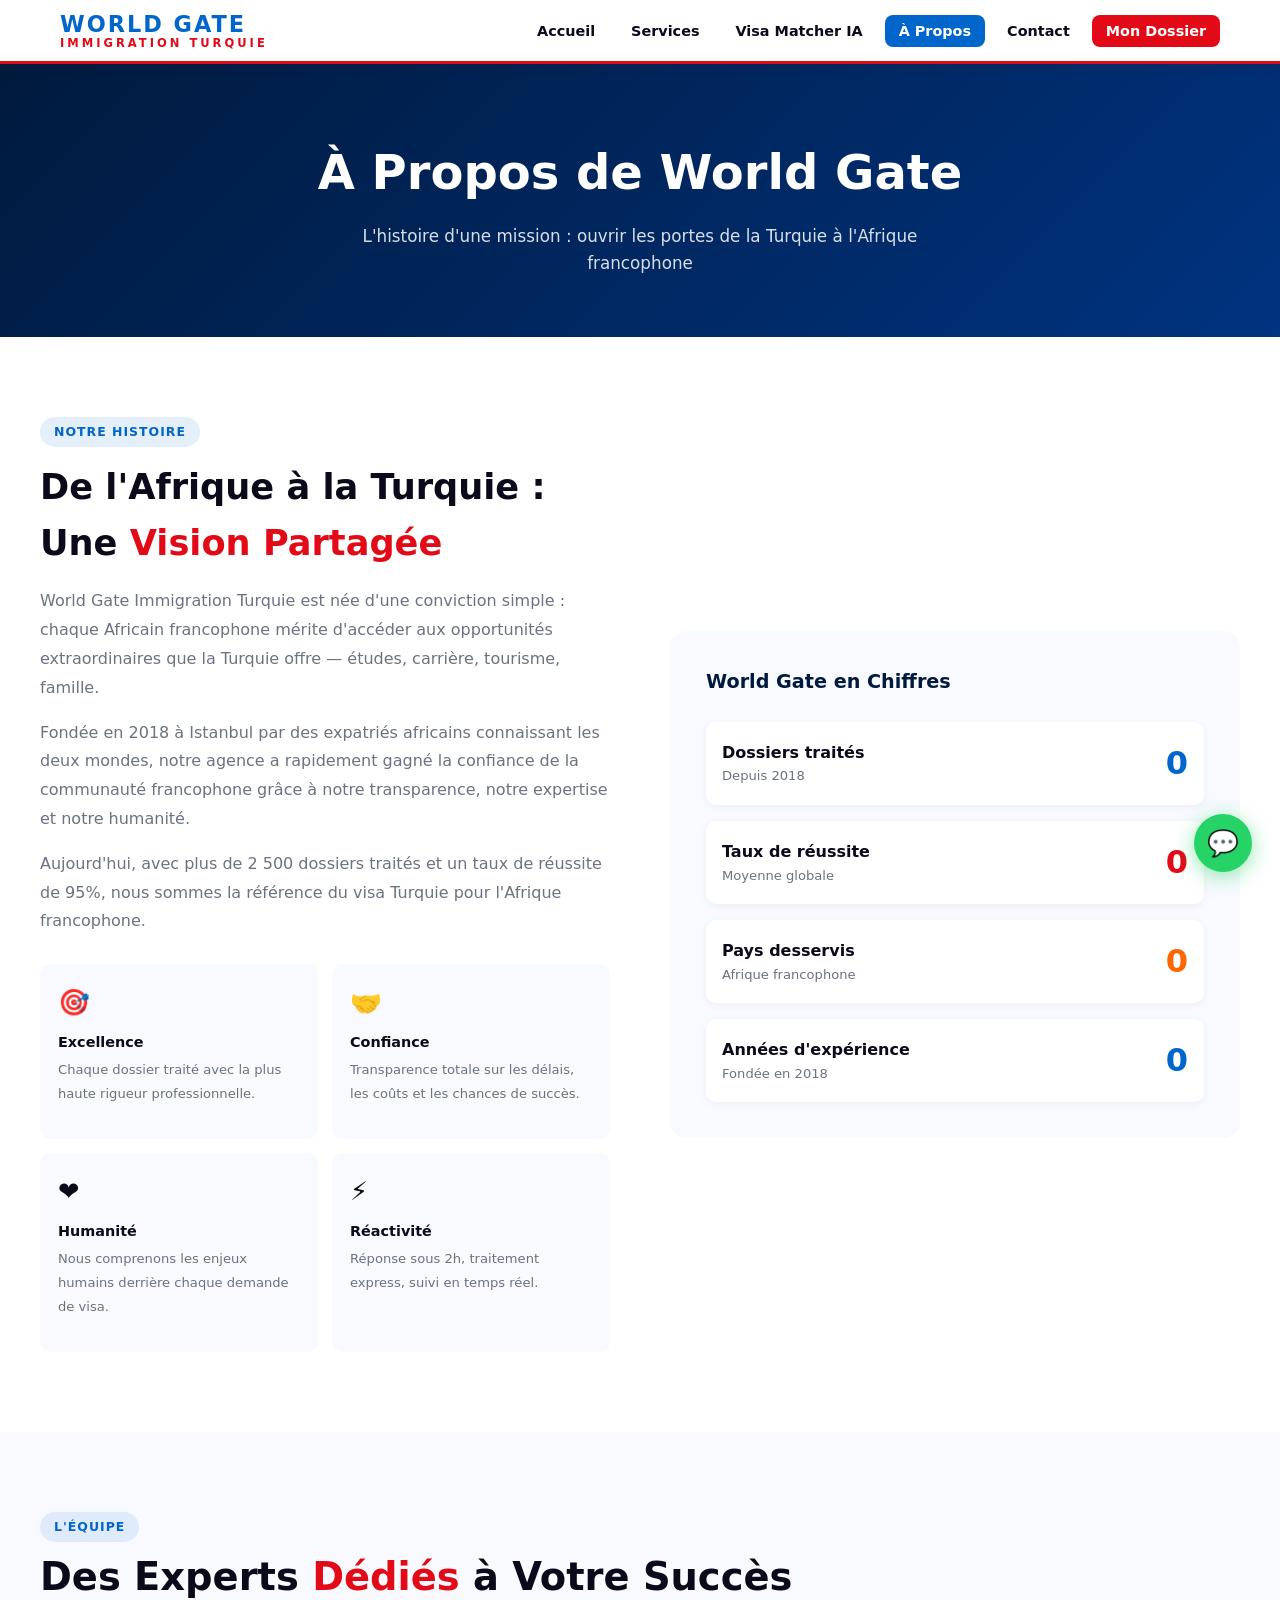
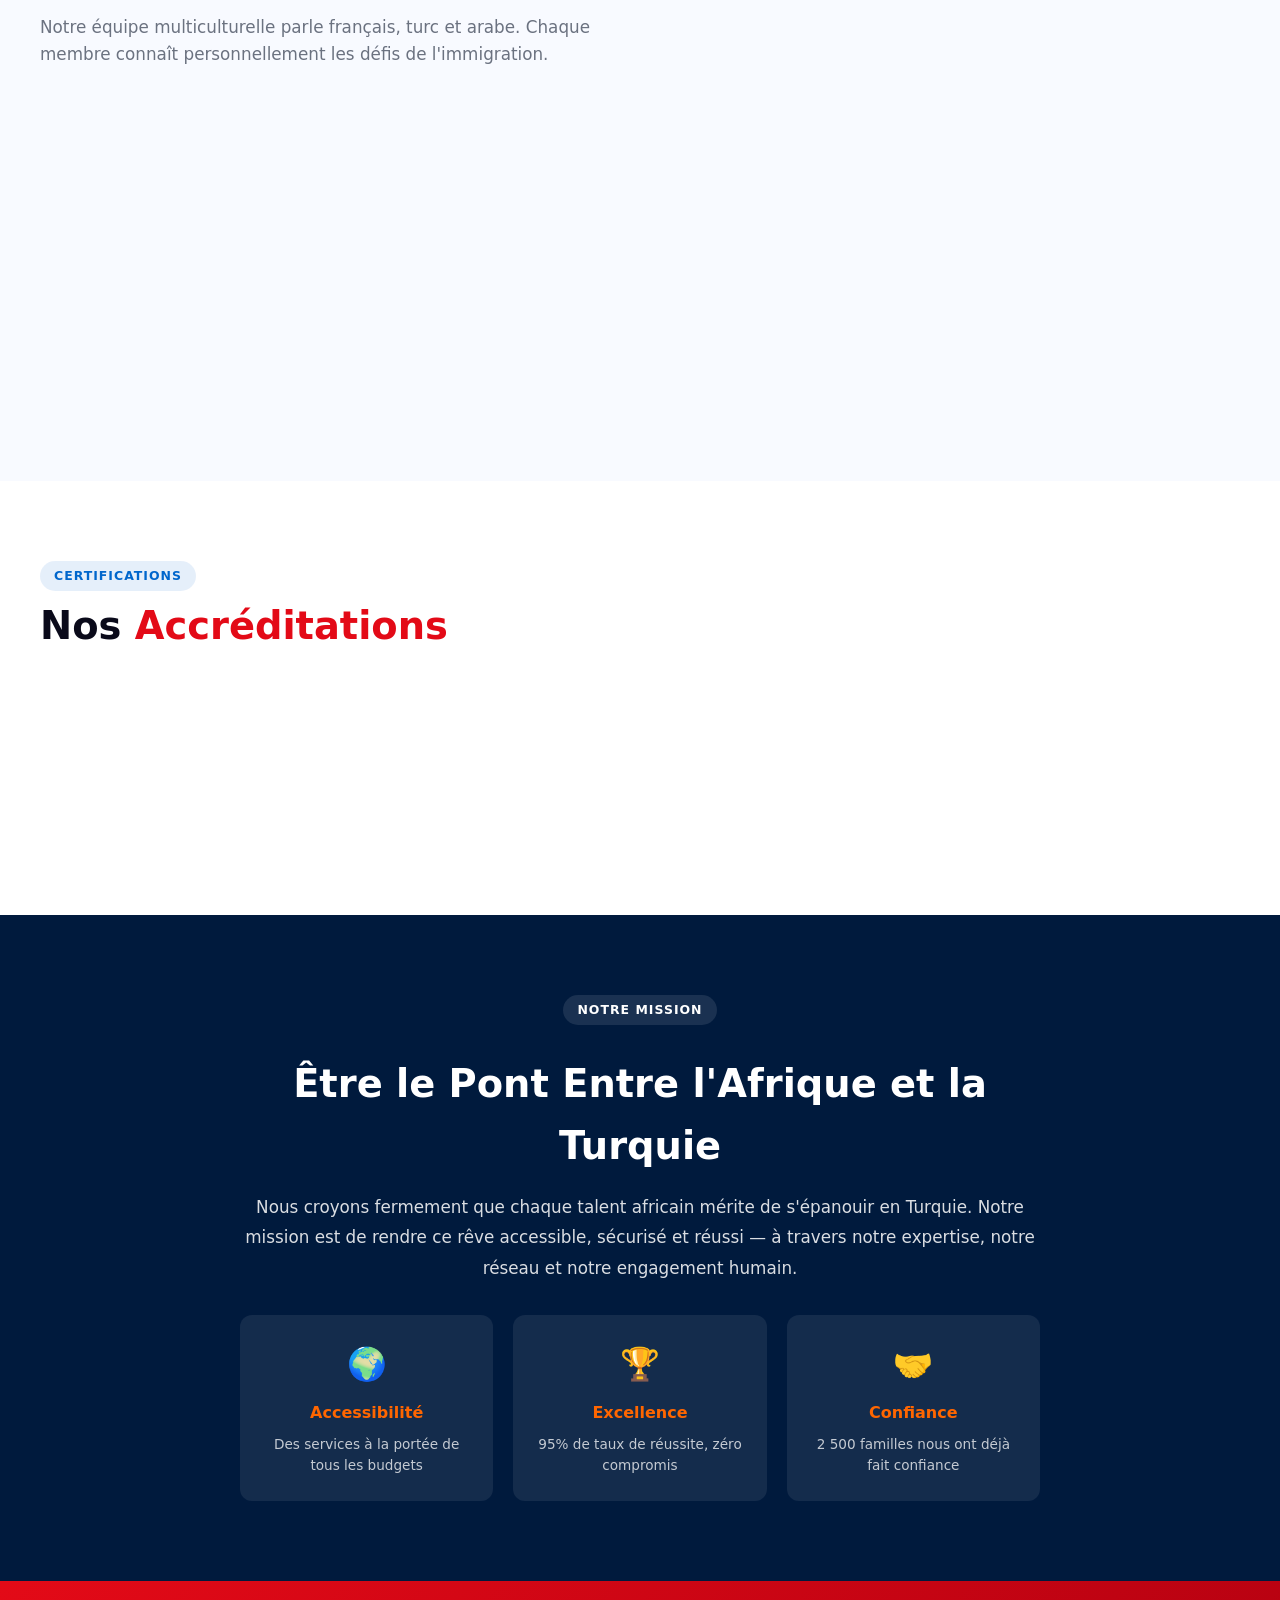
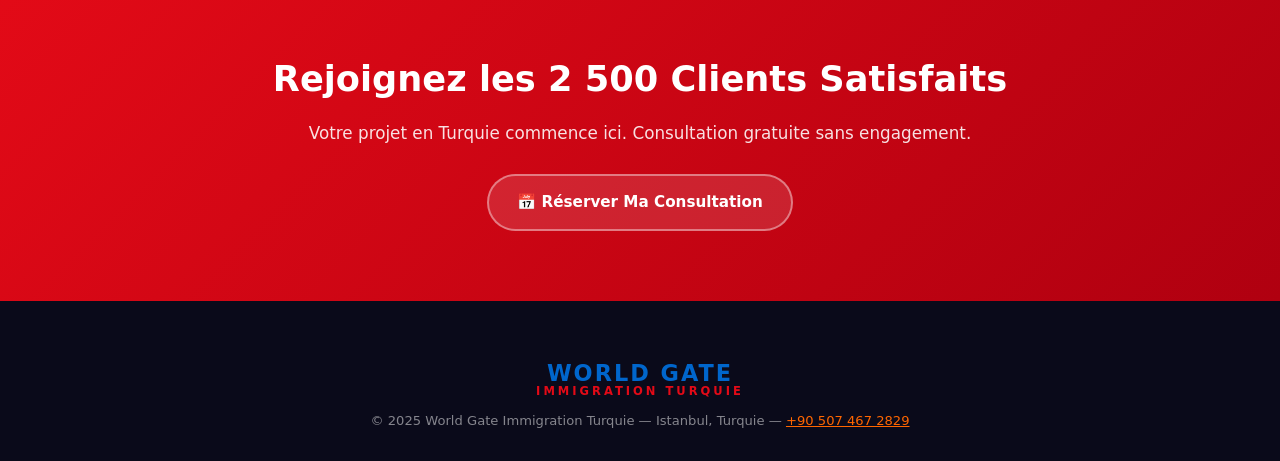
==== commit 68925fc4: "Add files via upload" ====
--- a/about.html
+++ b/about.html
@@ -1,85 +1,72 @@
 <!DOCTYPE html>
 <html lang="fr">
 <head>
-  <meta charset="UTF-8" />
-  <meta name="viewport" content="width=device-width, initial-scale=1.0" />
-  <title>À Propos – TurkVisa Pro</title>
-  <link rel="preconnect" href="https://fonts.googleapis.com" />
-  <link href="https://fonts.googleapis.com/css2?family=Inter:wght@300;400;500;600;700;800&family=Playfair+Display:wght@700;800&display=swap" rel="stylesheet" />
-  <link rel="stylesheet" href="style.css" />
+<meta charset="UTF-8">
+<meta name="viewport" content="width=device-width, initial-scale=1.0">
+<title>À Propos – World Gate Immigration Turquie</title>
+<link rel="stylesheet" href="style.css">
 </head>
 <body>
 
-<nav class="navbar" id="navbar">
-  <div class="container nav-inner">
-    <a href="index.html" class="logo">
-      <div class="logo-icon"><svg viewBox="0 0 40 40" fill="none"><circle cx="20" cy="20" r="20" fill="#C8102E"/><path d="M24 14a7 7 0 1 0 0 12 5.5 5.5 0 1 1 0-12z" fill="white"/><polygon points="28,20 30,17 32,20 30,23" fill="white"/></svg></div>
-      <span>TurkVisa <strong>Pro</strong></span>
+<nav class="nav">
+  <div class="nav-inner">
+    <a href="index.html" class="logo-wrap">
+      <span class="logo-top">WORLD GATE</span>
+      <span class="logo-bottom">IMMIGRATION TURQUIE</span>
     </a>
-    <button class="hamburger" id="hamburger" aria-label="Menu"><span></span><span></span><span></span></button>
-    <ul class="nav-links" id="nav-links">
+    <ul class="nav-links">
       <li><a href="index.html">Accueil</a></li>
-      <li><a href="services.html">Nos Services</a></li>
+      <li><a href="services.html">Services</a></li>
+      <li><a href="matcher.html">Visa Matcher IA</a></li>
       <li><a href="about.html" class="active">À Propos</a></li>
       <li><a href="contact.html">Contact</a></li>
-      <li><a href="contact.html" class="btn btn-nav">Consultation Gratuite</a></li>
+      <li><a href="dashboard.html" class="nav-cta">Mon Dossier</a></li>
     </ul>
+    <button class="hamburger"><span></span><span></span><span></span></button>
   </div>
 </nav>
 
-<!-- PAGE HEADER -->
-<section class="page-header">
-  <div class="page-header-overlay"></div>
-  <div class="container page-header-content">
-    <div class="breadcrumb"><a href="index.html">Accueil</a> / <span>À Propos</span></div>
-    <h1>L'Agence <span class="text-gold">de Confiance</span> des Francophones</h1>
-    <p>Plus de 12 ans d'expertise en immigration turque au service de vos projets</p>
-  </div>
-</section>
+<div class="page-hero">
+  <h1>À Propos de World Gate</h1>
+  <p>L'histoire d'une mission : ouvrir les portes de la Turquie à l'Afrique francophone</p>
+</div>
 
-<!-- MISSION SECTION -->
-<section class="section">
-  <div class="container">
-    <div class="about-mission-grid">
-      <div class="about-mission-left">
-        <div class="section-badge">Notre Histoire</div>
-        <h2>Fondée par Passion, Portée par l'Excellence</h2>
-        <p>TurkVisa Pro est née en 2012 de la vision de Mehmet Demir et Sophie Laurent, deux experts en droit de l'immigration ayant constaté le manque d'accompagnement francophone pour les personnes souhaitant s'installer en Turquie.</p>
-        <p>Aujourd'hui, notre agence basée à Istanbul emploie une équipe de 15 consultants spécialisés, parlant français, arabe, turc et anglais. Nous avons aidé plus de 5 000 personnes à réaliser leur projet de vie en Turquie.</p>
-        <div class="mission-values">
-          <div class="mission-value">
-            <div class="mv-icon red"><svg width="20" height="20" viewBox="0 0 24 24" fill="none"><path d="M4.318 6.318a4.5 4.5 0 000 6.364L12 20.364l7.682-7.682a4.5 4.5 0 00-6.364-6.364L12 7.636l-1.318-1.318a4.5 4.5 0 00-6.364 0z" stroke="white" stroke-width="2" stroke-linecap="round" stroke-linejoin="round"/></svg></div>
-            <div><h4>Notre Mission</h4><p>Rendre l'immigration en Turquie accessible, sécurisée et transparente pour tous.</p></div>
-          </div>
-          <div class="mission-value">
-            <div class="mv-icon navy"><svg width="20" height="20" viewBox="0 0 24 24" fill="none"><path d="M15 12a3 3 0 11-6 0 3 3 0 016 0z" stroke="white" stroke-width="2"/><path d="M2.458 12C3.732 7.943 7.523 5 12 5c4.478 0 8.268 2.943 9.542 7-1.274 4.057-5.064 7-9.542 7-4.477 0-8.268-2.943-9.542-7z" stroke="white" stroke-width="2"/></svg></div>
-            <div><h4>Notre Vision</h4><p>Devenir la référence numéro 1 des services d'immigration pour les francophones en Turquie.</p></div>
-          </div>
-          <div class="mission-value">
-            <div class="mv-icon gold"><svg width="20" height="20" viewBox="0 0 24 24" fill="none"><path d="M11.049 2.927c.3-.921 1.603-.921 1.902 0l1.519 4.674a1 1 0 00.95.69h4.915c.969 0 1.371 1.24.588 1.81l-3.976 2.888a1 1 0 00-.363 1.118l1.518 4.674c.3.922-.755 1.688-1.538 1.118l-3.976-2.888a1 1 0 00-1.176 0l-3.976 2.888c-.783.57-1.838-.197-1.538-1.118l1.518-4.674a1 1 0 00-.363-1.118l-3.976-2.888c-.784-.57-.38-1.81.588-1.81h4.914a1 1 0 00.951-.69l1.519-4.674z" stroke="white" stroke-width="2"/></svg></div>
-            <div><h4>Nos Valeurs</h4><p>Intégrité, professionnalisme, transparence et excellence dans chaque dossier.</p></div>
-          </div>
+<!-- NOTRE HISTOIRE -->
+<section>
+  <div class="section-inner">
+    <div class="about-grid">
+      <div class="about-text">
+        <div class="section-label">Notre Histoire</div>
+        <h2>De l'Afrique à la Turquie :<br>Une <span style="color:var(--red)">Vision Partagée</span></h2>
+        <p>World Gate Immigration Turquie est née d'une conviction simple : chaque Africain francophone mérite d'accéder aux opportunités extraordinaires que la Turquie offre — études, carrière, tourisme, famille.</p>
+        <p>Fondée en 2018 à Istanbul par des expatriés africains connaissant les deux mondes, notre agence a rapidement gagné la confiance de la communauté francophone grâce à notre transparence, notre expertise et notre humanité.</p>
+        <p>Aujourd'hui, avec plus de 2 500 dossiers traités et un taux de réussite de 95%, nous sommes la référence du visa Turquie pour l'Afrique francophone.</p>
+        <div class="about-values" style="margin-top:28px">
+          <div class="value-item"><div class="v-icon">🎯</div><h5>Excellence</h5><p>Chaque dossier traité avec la plus haute rigueur professionnelle.</p></div>
+          <div class="value-item"><div class="v-icon">🤝</div><h5>Confiance</h5><p>Transparence totale sur les délais, les coûts et les chances de succès.</p></div>
+          <div class="value-item"><div class="v-icon">❤️</div><h5>Humanité</h5><p>Nous comprenons les enjeux humains derrière chaque demande de visa.</p></div>
+          <div class="value-item"><div class="v-icon">⚡</div><h5>Réactivité</h5><p>Réponse sous 2h, traitement express, suivi en temps réel.</p></div>
         </div>
       </div>
-      <div class="about-mission-right">
-        <div class="stats-visual">
-          <img src="https://images.unsplash.com/photo-1541432901042-2d8bd64b4a9b?w=500&auto=format&fit=crop&q=80" alt="Istanbul bureau" loading="lazy" class="about-main-img" />
-          <div class="stats-cards-overlay">
-            <div class="stat-card-mini red">
-              <span class="big-num">5000<span>+</span></span>
-              <span>Clients Satisfaits</span>
+      <div>
+        <div style="background:var(--light);border-radius:16px;padding:36px">
+          <h3 style="font-size:1.2rem;font-weight:800;margin-bottom:24px;color:var(--navy)">World Gate en Chiffres</h3>
+          <div style="display:flex;flex-direction:column;gap:16px">
+            <div style="display:flex;justify-content:space-between;align-items:center;padding:16px;background:var(--white);border-radius:10px;box-shadow:0 2px 8px rgba(0,0,0,.05)">
+              <div><p style="font-weight:700">Dossiers traités</p><p style="font-size:.82rem;color:var(--gray)">Depuis 2018</p></div>
+              <span style="font-size:2rem;font-weight:900;color:var(--blue)" data-target="2500">0</span>
             </div>
-            <div class="stat-card-mini navy">
-              <span class="big-num">98<span>%</span></span>
-              <span>Taux de Succès</span>
+            <div style="display:flex;justify-content:space-between;align-items:center;padding:16px;background:var(--white);border-radius:10px;box-shadow:0 2px 8px rgba(0,0,0,.05)">
+              <div><p style="font-weight:700">Taux de réussite</p><p style="font-size:.82rem;color:var(--gray)">Moyenne globale</p></div>
+              <span style="font-size:2rem;font-weight:900;color:var(--red)" data-target="95">0</span>
             </div>
-            <div class="stat-card-mini gold">
-              <span class="big-num">12<span>+</span></span>
-              <span>Années d'Expertise</span>
+            <div style="display:flex;justify-content:space-between;align-items:center;padding:16px;background:var(--white);border-radius:10px;box-shadow:0 2px 8px rgba(0,0,0,.05)">
+              <div><p style="font-weight:700">Pays desservis</p><p style="font-size:.82rem;color:var(--gray)">Afrique francophone</p></div>
+              <span style="font-size:2rem;font-weight:900;color:var(--orange)" data-target="15">0</span>
             </div>
-            <div class="stat-card-mini green">
-              <span class="big-num">15</span>
-              <span>Experts Certifiés</span>
+            <div style="display:flex;justify-content:space-between;align-items:center;padding:16px;background:var(--white);border-radius:10px;box-shadow:0 2px 8px rgba(0,0,0,.05)">
+              <div><p style="font-weight:700">Années d'expérience</p><p style="font-size:.82rem;color:var(--gray)">Fondée en 2018</p></div>
+              <span style="font-size:2rem;font-weight:900;color:var(--blue)" data-target="6">0</span>
             </div>
           </div>
         </div>
@@ -88,193 +75,99 @@
   </div>
 </section>
 
-<!-- TIMELINE -->
-<section class="section section-gray">
-  <div class="container">
-    <div class="section-header">
-      <div class="section-badge">Notre Parcours</div>
-      <h2 class="section-title">12 Ans d'Excellence</h2>
+<!-- NOTRE ÉQUIPE -->
+<section style="background:var(--light)">
+  <div class="section-inner">
+    <div class="section-label">L'Équipe</div>
+    <h2 class="section-title">Des Experts <span>Dédiés</span> à Votre Succès</h2>
+    <p class="section-sub">Notre équipe multiculturelle parle français, turc et arabe. Chaque membre connaît personnellement les défis de l'immigration.</p>
+    <div class="team-grid">
+      <div class="team-card fade-in">
+        <div class="team-avatar">H</div>
+        <h4>Hermann W.</h4>
+        <div class="team-role">Fondateur & Directeur</div>
+        <p>Expert en immigration depuis 2015. Ancien expatrié d'Afrique Centrale en Turquie. Maîtrise parfaite des procédures turques.</p>
+      </div>
+      <div class="team-card fade-in">
+        <div class="team-avatar">F</div>
+        <h4>Fatou D.</h4>
+        <div class="team-role">Responsable Visas</div>
+        <p>Spécialiste visa étudiant et regroupement familial. 7 ans d'expérience consulaire. Sénégalaise basée à Istanbul.</p>
+      </div>
+      <div class="team-card fade-in">
+        <div class="team-avatar">M</div>
+        <h4>Moussa K.</h4>
+        <div class="team-role">Conseiller Emploi</div>
+        <p>Expert en placement professionnel et visa travail. Réseau de 50+ employeurs turcs. Ivoirien de Côte d'Ivoire.</p>
+      </div>
+      <div class="team-card fade-in">
+        <div class="team-avatar">A</div>
+        <h4>Aïcha B.</h4>
+        <div class="team-role">Support Client</div>
+        <p>Votre premier contact WhatsApp et email. Disponible 7j/7. Marocaine trilingue français-turc-arabe.</p>
+      </div>
     </div>
-    <div class="timeline">
-      <div class="timeline-item">
-        <div class="timeline-dot"></div>
-        <div class="timeline-year">2012</div>
-        <div class="timeline-card">
-          <h4>Création de TurkVisa Pro</h4>
-          <p>Fondation de l'agence à Istanbul avec 2 consultants et une vision claire : simplifier l'immigration pour les francophones.</p>
+  </div>
+</section>
+
+<!-- CERTIFICATIONS -->
+<section>
+  <div class="section-inner">
+    <div class="section-label">Certifications</div>
+    <h2 class="section-title">Nos <span>Accréditations</span></h2>
+    <div class="cert-grid">
+      <div class="cert-card fade-in"><div class="c-icon">🏛️</div><h4>Agence Agréée</h4><p style="font-size:.8rem;color:var(--gray);margin-top:6px">Enregistrée en Turquie auprès des autorités compétentes</p></div>
+      <div class="cert-card fade-in"><div class="c-icon">🤝</div><h4>Partenaire Officiel</h4><p style="font-size:.8rem;color:var(--gray);margin-top:6px">Partenariats avec universités et employeurs turcs reconnus</p></div>
+      <div class="cert-card fade-in"><div class="c-icon">🔒</div><h4>RGPD Compliant</h4><p style="font-size:.8rem;color:var(--gray);margin-top:6px">Protection des données personnelles certifiée</p></div>
+      <div class="cert-card fade-in"><div class="c-icon">⭐</div><h4>5 étoiles Google</h4><p style="font-size:.8rem;color:var(--gray);margin-top:6px">Noté 4.9/5 par 300+ clients vérifiés</p></div>
+    </div>
+  </div>
+</section>
+
+<!-- MISSION & VISION -->
+<section style="background:var(--navy);color:var(--white)">
+  <div class="section-inner">
+    <div style="max-width:800px;margin:0 auto;text-align:center">
+      <div class="section-label" style="background:rgba(255,255,255,.1);color:#fff">Notre Mission</div>
+      <h2 style="font-size:clamp(1.6rem,3vw,2.4rem);font-weight:900;margin:16px 0">Être le Pont Entre l'Afrique et la Turquie</h2>
+      <p style="opacity:.85;font-size:1.05rem;line-height:1.8;margin-bottom:32px">Nous croyons fermement que chaque talent africain mérite de s'épanouir en Turquie. Notre mission est de rendre ce rêve accessible, sécurisé et réussi — à travers notre expertise, notre réseau et notre engagement humain.</p>
+      <div style="display:grid;grid-template-columns:1fr 1fr 1fr;gap:20px;text-align:center">
+        <div style="background:rgba(255,255,255,.08);border-radius:12px;padding:24px">
+          <div style="font-size:2rem;margin-bottom:10px">🌍</div>
+          <h4 style="font-weight:800;margin-bottom:8px;color:var(--orange)">Accessibilité</h4>
+          <p style="font-size:.85rem;opacity:.75">Des services à la portée de tous les budgets</p>
         </div>
-      </div>
-      <div class="timeline-item">
-        <div class="timeline-dot"></div>
-        <div class="timeline-year">2015</div>
-        <div class="timeline-card">
-          <h4>500 Dossiers Traités</h4>
-          <p>Franchissement du cap des 500 visas obtenus avec succès. Expansion de l'équipe à 5 consultants spécialisés.</p>
+        <div style="background:rgba(255,255,255,.08);border-radius:12px;padding:24px">
+          <div style="font-size:2rem;margin-bottom:10px">🏆</div>
+          <h4 style="font-weight:800;margin-bottom:8px;color:var(--orange)">Excellence</h4>
+          <p style="font-size:.85rem;opacity:.75">95% de taux de réussite, zéro compromis</p>
         </div>
-      </div>
-      <div class="timeline-item">
-        <div class="timeline-dot"></div>
-        <div class="timeline-year">2018</div>
-        <div class="timeline-card">
-          <h4>Expansion des Services</h4>
-          <p>Lancement du service de création d'entreprise et du programme d'accompagnement pour les travailleurs expatriés.</p>
-        </div>
-      </div>
-      <div class="timeline-item">
-        <div class="timeline-dot"></div>
-        <div class="timeline-year">2020</div>
-        <div class="timeline-card">
-          <h4>2000 Clients Accompagnés</h4>
-          <p>Malgré la pandémie, nous avons maintenu notre service en ligne et accompagné 2000 clients vers leurs projets en Turquie.</p>
-        </div>
-      </div>
-      <div class="timeline-item">
-        <div class="timeline-dot"></div>
-        <div class="timeline-year">2022</div>
-        <div class="timeline-card">
-          <h4>Certification Internationale</h4>
-          <p>Obtention de la certification d'agence d'immigration agréée par les autorités turques. Partenariats avec 50+ universités.</p>
-        </div>
-      </div>
-      <div class="timeline-item">
-        <div class="timeline-dot active"></div>
-        <div class="timeline-year">2024</div>
-        <div class="timeline-card featured">
-          <h4>5000+ Visas Obtenus 🎉</h4>
-          <p>Aujourd'hui, TurkVisa Pro est la référence francophone de l'immigration en Turquie avec 15 experts et 98% de succès.</p>
+        <div style="background:rgba(255,255,255,.08);border-radius:12px;padding:24px">
+          <div style="font-size:2rem;margin-bottom:10px">🤝</div>
+          <h4 style="font-weight:800;margin-bottom:8px;color:var(--orange)">Confiance</h4>
+          <p style="font-size:.85rem;opacity:.75">2 500 familles nous ont déjà fait confiance</p>
         </div>
       </div>
     </div>
   </div>
 </section>
 
-<!-- TEAM -->
-<section class="section" id="team">
-  <div class="container">
-    <div class="section-header">
-      <div class="section-badge">Notre Équipe</div>
-      <h2 class="section-title">Les Experts qui Vous Accompagnent</h2>
-      <p class="section-sub">Une équipe multiculturelle, bilingue et passionnée à votre service.</p>
-    </div>
-    <div class="team-grid">
-      <div class="team-card">
-        <div class="team-photo" style="background:linear-gradient(135deg,#C8102E,#E83A5C)">
-          <span>MD</span>
-        </div>
-        <h4>Mehmet Demir</h4>
-        <span class="team-role">Co-Fondateur & Directeur</span>
-        <p>Expert en droit turc de l'immigration, 15+ ans d'expérience. Diplômé de l'Université d'Istanbul.</p>
-        <div class="team-langs">
-          <span>🇹🇷 Turc</span>
-          <span>🇫🇷 Français</span>
-          <span>🇬🇧 Anglais</span>
-        </div>
-      </div>
-      <div class="team-card">
-        <div class="team-photo" style="background:linear-gradient(135deg,#1A2A5E,#2E4A9E)">
-          <span>SL</span>
-        </div>
-        <h4>Sophie Laurent</h4>
-        <span class="team-role">Co-Fondatrice & DG</span>
-        <p>Avocate spécialisée en droit international, ancienne consultante ambassade de France à Ankara.</p>
-        <div class="team-langs">
-          <span>🇫🇷 Français</span>
-          <span>🇹🇷 Turc</span>
-          <span>🇬🇧 Anglais</span>
-        </div>
-      </div>
-      <div class="team-card">
-        <div class="team-photo" style="background:linear-gradient(135deg,#D4AF37,#F0C93A)">
-          <span>YB</span>
-        </div>
-        <h4>Youssef Benali</h4>
-        <span class="team-role">Conseiller Senior Maghreb</span>
-        <p>Spécialiste des dossiers pour les ressortissants du Maroc, Algérie et Tunisie. 8 ans d'expérience.</p>
-        <div class="team-langs">
-          <span>🇫🇷 Français</span>
-          <span>🇸🇦 Arabe</span>
-          <span>🇹🇷 Turc</span>
-        </div>
-      </div>
-      <div class="team-card">
-        <div class="team-photo" style="background:linear-gradient(135deg,#1A7A4A,#2EA868)">
-          <span>AK</span>
-        </div>
-        <h4>Aisha Konate</h4>
-        <span class="team-role">Conseillère Afrique Subsaharienne</span>
-        <p>Experte pour les ressortissants d'Afrique francophone. Accompagnement personnalisé étudiant & travail.</p>
-        <div class="team-langs">
-          <span>🇫🇷 Français</span>
-          <span>🇬🇧 Anglais</span>
-          <span>🇹🇷 Turc</span>
-        </div>
-      </div>
+<section class="cta-banner">
+  <h2>Rejoignez les 2 500 Clients Satisfaits</h2>
+  <p>Votre projet en Turquie commence ici. Consultation gratuite sans engagement.</p>
+  <a href="https://calendly.com/worldgateeducation72" target="_blank" class="btn btn-secondary">📅 Réserver Ma Consultation</a>
+</section>
+
+<footer class="footer">
+  <div class="footer-inner">
+    <div class="footer-bottom" style="border-top:none;padding-top:0;justify-content:center;flex-direction:column;text-align:center;gap:12px">
+      <a href="index.html" class="logo-wrap"><span class="logo-top">WORLD GATE</span><span class="logo-bottom">IMMIGRATION TURQUIE</span></a>
+      <p style="color:rgba(255,255,255,.5);font-size:.82rem">© 2025 World Gate Immigration Turquie — Istanbul, Turquie — <a href="tel:+905074672829" style="color:var(--orange)">+90 507 467 2829</a></p>
     </div>
   </div>
-</section>
-
-<!-- CERTIFICATIONS -->
-<section class="section section-dark">
-  <div class="container">
-    <div class="section-header">
-      <div class="section-badge badge-light">Certifications & Partenaires</div>
-      <h2 class="section-title text-white">Reconnus et Certifiés</h2>
-    </div>
-    <div class="certs-grid">
-      <div class="cert-card">
-        <svg width="40" height="40" viewBox="0 0 24 24" fill="none"><path d="M9 12l2 2 4-4M7.835 4.697a3.42 3.42 0 001.946-.806 3.42 3.42 0 014.438 0 3.42 3.42 0 001.946.806 3.42 3.42 0 013.138 3.138 3.42 3.42 0 00.806 1.946 3.42 3.42 0 010 4.438 3.42 3.42 0 00-.806 1.946 3.42 3.42 0 01-3.138 3.138 3.42 3.42 0 00-1.946.806 3.42 3.42 0 01-4.438 0 3.42 3.42 0 00-1.946-.806 3.42 3.42 0 01-3.138-3.138 3.42 3.42 0 00-.806-1.946 3.42 3.42 0 010-4.438 3.42 3.42 0 00.806-1.946 3.42 3.42 0 013.138-3.138z" stroke="#D4AF37" stroke-width="2"/></svg>
-        <h4>Agence Agréée</h4>
-        <p>Certifiée par le Ministère du Travail et de la Sécurité Sociale de Turquie</p>
-      </div>
-      <div class="cert-card">
-        <svg width="40" height="40" viewBox="0 0 24 24" fill="none"><path d="M12 14l9-5-9-5-9 5 9 5z" stroke="#D4AF37" stroke-width="2"/><path d="M12 14l6.16-3.422a12.083 12.083 0 01.665 6.479A11.952 11.952 0 0112 20.055a11.952 11.952 0 00-6.824-2.998 12.078 12.078 0 01.665-6.479L12 14z" stroke="#D4AF37" stroke-width="2"/></svg>
-        <h4>50+ Universités</h4>
-        <p>Partenariats officiels avec les meilleures universités turques publiques et privées</p>
-      </div>
-      <div class="cert-card">
-        <svg width="40" height="40" viewBox="0 0 24 24" fill="none"><path d="M3.055 11H5a2 2 0 012 2v1a2 2 0 002 2 2 2 0 012 2v2.945M8 3.935V5.5A2.5 2.5 0 0010.5 8h.5a2 2 0 012 2 2 2 0 104 0 2 2 0 012-2h1.064" stroke="#D4AF37" stroke-width="2"/></svg>
-        <h4>Présence Internationale</h4>
-        <p>Bureaux de représentation au Maroc, en Algérie, en Tunisie et en France</p>
-      </div>
-      <div class="cert-card">
-        <svg width="40" height="40" viewBox="0 0 24 24" fill="none"><path d="M9 12l2 2 4-4m5.618-4.016A11.955 11.955 0 0112 2.944a11.955 11.955 0 01-8.618 3.04A12.02 12.02 0 003 9c0 5.591 3.824 10.29 9 11.622 5.176-1.332 9-6.03 9-11.622 0-1.042-.133-2.052-.382-3.016z" stroke="#D4AF37" stroke-width="2"/></svg>
-        <h4>Données Sécurisées</h4>
-        <p>Protection totale de vos données personnelles selon les normes RGPD internationales</p>
-      </div>
-    </div>
-  </div>
-</section>
-
-<!-- CTA -->
-<section class="cta-banner">
-  <div class="cta-overlay"></div>
-  <div class="container cta-content">
-    <h2>Faites Confiance à Notre Expertise</h2>
-    <p>Plus de 5 000 clients nous font confiance. Rejoignez-les aujourd'hui.</p>
-    <div class="cta-actions">
-      <a href="contact.html" class="btn btn-white">Prendre Rendez-Vous</a>
-      <a href="services.html" class="btn btn-outline-white">Voir nos Services</a>
-    </div>
-  </div>
-</section>
-
-<!-- FOOTER -->
-<footer class="footer">
-  <div class="container footer-grid">
-    <div class="footer-brand">
-      <a href="index.html" class="logo logo-white">
-        <div class="logo-icon"><svg viewBox="0 0 40 40" fill="none"><circle cx="20" cy="20" r="20" fill="#C8102E"/><path d="M24 14a7 7 0 1 0 0 12 5.5 5.5 0 1 1 0-12z" fill="white"/><polygon points="28,20 30,17 32,20 30,23" fill="white"/></svg></div>
-        <span>TurkVisa <strong>Pro</strong></span>
-      </a>
-      <p>Votre partenaire de confiance pour tous vos projets d'immigration en Turquie depuis 2012.</p>
-    </div>
-    <div class="footer-col"><h5>Nos Services</h5><ul><li><a href="services.html#etudes">Visa Étudiant</a></li><li><a href="services.html#business">Visa Business</a></li><li><a href="services.html#tourisme">Visa Tourisme</a></li><li><a href="services.html#travail">Contrat de Travail</a></li></ul></div>
-    <div class="footer-col"><h5>Navigation</h5><ul><li><a href="index.html">Accueil</a></li><li><a href="services.html">Services</a></li><li><a href="about.html">À Propos</a></li><li><a href="contact.html">Contact</a></li></ul></div>
-    <div class="footer-col"><h5>Contact</h5><ul class="footer-contact"><li><svg width="16" height="16" viewBox="0 0 24 24" fill="none"><path d="M17.657 16.657L13.414 20.9a1.998 1.998 0 01-2.827 0l-4.244-4.243a8 8 0 1111.314 0z" stroke="currentColor" stroke-width="2"/></svg>Taksim, Istanbul, Turquie</li><li><svg width="16" height="16" viewBox="0 0 24 24" fill="none"><path d="M3 5a2 2 0 012-2h3.28a1 1 0 01.948.684l1.498 4.493a1 1 0 01-.502 1.21l-2.257 1.13a11.042 11.042 0 005.516 5.516l1.13-2.257a1 1 0 011.21-.502l4.493 1.498a1 1 0 01.684.949V19a2 2 0 01-2 2h-1C9.716 21 3 14.284 3 6V5z" stroke="currentColor" stroke-width="2"/></svg>+90 500 123 45 67</li></ul></div>
-  </div>
-  <div class="footer-bottom"><div class="container footer-bottom-inner"><p>© 2024 TurkVisa Pro. Tous droits réservés.</p></div></div>
 </footer>
 
+<a href="https://wa.me/905074672829" class="wa-float" target="_blank">💬</a>
 <script src="main.js"></script>
 </body>
 </html>
--- a/style.css
+++ b/style.css
@@ -1,492 +1,426 @@
-/* ===== RESET & BASE ===== */
+:root {
+  --red: #E30A17;
+  --blue: #0066CC;
+  --orange: #FF6600;
+  --dark: #0A0A1A;
+  --navy: #001A3D;
+  --light: #F8FAFF;
+  --white: #FFFFFF;
+  --gray: #6B7280;
+  --border: #E5E7EB;
+  --shadow: 0 4px 24px rgba(0,102,204,0.10);
+  --radius: 12px;
+  --font: 'Segoe UI', system-ui, sans-serif;
+}
+
 *, *::before, *::after { box-sizing: border-box; margin: 0; padding: 0; }
+
 html { scroll-behavior: smooth; }
-body { font-family: 'Inter', sans-serif; font-size: 16px; line-height: 1.6; color: #1A1A2E; background: #fff; overflow-x: hidden; }
-img { max-width: 100%; display: block; }
-a { text-decoration: none; color: inherit; }
-ul { list-style: none; }
-
-/* ===== DESIGN TOKENS ===== */
-:root {
-  --red: #C8102E;
-  --red-light: #E83A5C;
-  --navy: #1A2A5E;
-  --navy-light: #2E4A9E;
-  --gold: #D4AF37;
-  --green: #1A7A4A;
-  --dark: #1A1A2E;
-  --gray: #F5F7FA;
-  --gray-mid: #E8ECF4;
-  --text-mid: #4A5568;
-  --text-light: #718096;
-  --white: #FFFFFF;
-  --radius: 16px;
-  --radius-sm: 8px;
-  --shadow: 0 4px 24px rgba(26,26,46,.08);
-  --shadow-lg: 0 12px 48px rgba(26,26,46,.14);
-  --transition: 0.25s ease;
-}
-
-/* ===== CONTAINER ===== */
-.container { max-width: 1200px; margin: 0 auto; padding: 0 24px; }
-
-/* ===== TYPOGRAPHY ===== */
-h1,h2,h3,h4,h5 { font-weight: 700; line-height: 1.2; }
-h1 { font-size: clamp(2rem, 5vw, 3.5rem); }
-h2 { font-size: clamp(1.6rem, 3.5vw, 2.5rem); }
-h3 { font-size: clamp(1.25rem, 2.5vw, 1.75rem); }
-h4 { font-size: 1.125rem; }
-.text-red { color: var(--red); }
-.text-gold { color: var(--gold); }
-.text-white { color: white; }
-.text-light { color: rgba(255,255,255,0.8); }
-
-/* ===== BUTTONS ===== */
+
+body {
+  font-family: var(--font);
+  background: var(--white);
+  color: var(--dark);
+  line-height: 1.6;
+}
+
+/* ── NAV ── */
+.nav {
+  background: var(--white);
+  border-bottom: 3px solid var(--red);
+  position: sticky; top: 0; z-index: 1000;
+  box-shadow: 0 2px 12px rgba(0,0,0,0.08);
+}
+.nav-inner {
+  max-width: 1200px; margin: 0 auto;
+  display: flex; align-items: center; justify-content: space-between;
+  padding: 12px 20px;
+}
+.logo-wrap { text-decoration: none; line-height: 1.1; }
+.logo-top { display: block; font-size: 1.4rem; font-weight: 900; color: var(--blue); letter-spacing: 2px; }
+.logo-bottom { display: block; font-size: 0.72rem; font-weight: 700; color: var(--red); letter-spacing: 3px; text-transform: uppercase; }
+.nav-links { display: flex; gap: 8px; list-style: none; align-items: center; }
+.nav-links a {
+  text-decoration: none; color: var(--dark); font-weight: 600; font-size: 0.9rem;
+  padding: 8px 14px; border-radius: 8px; transition: all .2s;
+}
+.nav-links a:hover, .nav-links a.active { background: var(--blue); color: var(--white); }
+.nav-cta { background: var(--red) !important; color: var(--white) !important; }
+.hamburger { display: none; flex-direction: column; gap: 5px; cursor: pointer; background: none; border: none; }
+.hamburger span { display: block; width: 24px; height: 2px; background: var(--dark); border-radius: 2px; }
+
+/* ── HERO ── */
+.hero {
+  background: linear-gradient(135deg, var(--navy) 0%, #003380 60%, #001A3D 100%);
+  color: var(--white); padding: 100px 20px 80px; text-align: center; position: relative; overflow: hidden;
+}
+.hero::before {
+  content: ''; position: absolute; inset: 0;
+  background: url("data:image/svg+xml,%3Csvg width='60' height='60' viewBox='0 0 60 60' xmlns='http://www.w3.org/2000/svg'%3E%3Cg fill='none' fill-rule='evenodd'%3E%3Cg fill='%23ffffff' fill-opacity='0.03'%3E%3Cpath d='M36 34v-4h-2v4h-4v2h4v4h2v-4h4v-2h-4zm0-30V0h-2v4h-4v2h4v4h2V6h4V4h-4zM6 34v-4H4v4H0v2h4v4h2v-4h4v-2H6zM6 4V0H4v4H0v2h4v4h2V6h4V4H6z'/%3E%3C/g%3E%3C/g%3E%3C/svg%3E");
+}
+.hero-badge {
+  display: inline-block; background: var(--orange); color: var(--white);
+  padding: 6px 18px; border-radius: 50px; font-size: 0.82rem; font-weight: 700;
+  letter-spacing: 1px; margin-bottom: 20px; text-transform: uppercase;
+}
+.hero h1 { font-size: clamp(2rem, 5vw, 3.5rem); font-weight: 900; line-height: 1.1; margin-bottom: 16px; position: relative; }
+.hero h1 span { color: var(--orange); }
+.hero-sub { font-size: 1.15rem; opacity: 0.88; max-width: 600px; margin: 0 auto 36px; position: relative; }
+.hero-btns { display: flex; gap: 14px; justify-content: center; flex-wrap: wrap; position: relative; }
 .btn {
   display: inline-flex; align-items: center; gap: 8px;
-  padding: 14px 28px; border-radius: 50px; font-weight: 600;
-  font-size: 0.95rem; border: 2px solid transparent;
-  cursor: pointer; transition: all var(--transition);
-  white-space: nowrap; min-height: 48px;
-}
-.btn-primary { background: var(--red); color: white; border-color: var(--red); }
-.btn-primary:hover { background: #A80D25; border-color: #A80D25; transform: translateY(-2px); box-shadow: 0 8px 24px rgba(200,16,46,.35); }
-.btn-red { background: var(--red); color: white; border-color: var(--red); }
-.btn-red:hover { background: #A80D25; border-color: #A80D25; transform: translateY(-2px); }
-.btn-gold { background: var(--gold); color: #1A1A00; border-color: var(--gold); }
-.btn-gold:hover { background: #B8960A; border-color: #B8960A; transform: translateY(-2px); }
-.btn-green { background: var(--green); color: white; border-color: var(--green); }
-.btn-green:hover { background: #145F3A; border-color: #145F3A; transform: translateY(-2px); }
-.btn-white { background: white; color: var(--red); }
-.btn-white:hover { background: #f8f8f8; transform: translateY(-2px); box-shadow: 0 8px 24px rgba(0,0,0,.15); }
-.btn-outline-white { background: transparent; color: white; border-color: rgba(255,255,255,.7); }
-.btn-outline-white:hover { background: rgba(255,255,255,.1); border-color: white; }
-.btn-outline-red { background: transparent; color: var(--red); border-color: var(--red); }
-.btn-outline-red:hover { background: var(--red); color: white; }
-.btn-nav { padding: 10px 22px; background: var(--red); color: white; border-radius: 50px; }
-.btn-nav:hover { background: #A80D25; }
-.btn-full { width: 100%; justify-content: center; }
-.btn-lg { padding: 18px 32px; font-size: 1rem; }
-
-/* ===== SECTION ===== */
-.section { padding: 96px 0; }
-.section-gray { background: var(--gray); }
-.section-dark { background: var(--navy); }
-.section-header { text-align: center; max-width: 700px; margin: 0 auto 64px; }
-.section-badge {
-  display: inline-block; padding: 6px 18px; border-radius: 50px;
-  background: #FFF0F2; color: var(--red); font-size: 0.82rem;
-  font-weight: 600; letter-spacing: 0.05em; text-transform: uppercase;
-  margin-bottom: 16px;
-}
-.badge-light { background: rgba(255,255,255,.15); color: white; }
-.section-title { margin-bottom: 16px; }
-.section-sub { color: var(--text-mid); font-size: 1.05rem; }
-
-/* ===== NAVBAR ===== */
-.navbar {
-  position: fixed; top: 0; left: 0; right: 0; z-index: 1000;
-  padding: 16px 0;
-  background: rgba(255,255,255,0.95);
-  backdrop-filter: blur(12px);
-  border-bottom: 1px solid rgba(0,0,0,.06);
-  transition: all var(--transition);
-}
-.navbar.scrolled { padding: 12px 0; box-shadow: 0 2px 20px rgba(0,0,0,.08); }
-.nav-inner { display: flex; align-items: center; justify-content: space-between; gap: 24px; }
-.logo { display: flex; align-items: center; gap: 10px; font-size: 1.15rem; font-weight: 600; color: var(--dark); }
-.logo-icon { width: 36px; height: 36px; flex-shrink: 0; }
-.logo strong { color: var(--red); }
-.logo-white { color: white; }
-.nav-links { display: flex; align-items: center; gap: 8px; }
-.nav-links a { padding: 8px 14px; border-radius: 8px; color: var(--text-mid); font-weight: 500; transition: all var(--transition); }
-.nav-links a:hover, .nav-links a.active { color: var(--red); background: #FFF0F2; }
-.nav-links .btn-nav { color: white !important; background: var(--red) !important; }
-.nav-links .btn-nav:hover { background: #A80D25 !important; }
-.hamburger { display: none; flex-direction: column; gap: 5px; background: none; border: none; cursor: pointer; padding: 8px; }
-.hamburger span { display: block; width: 24px; height: 2px; background: var(--dark); border-radius: 2px; transition: all var(--transition); }
-
-/* ===== HERO ===== */
-.hero {
-  min-height: 100vh; display: flex; align-items: center; position: relative;
-  padding: 120px 0 80px;
-}
-.hero-bg {
-  position: absolute; inset: 0; z-index: 0;
-  background: url('https://images.unsplash.com/photo-1527838832700-5059252407fa?w=1600&auto=format&fit=crop&q=80') center/cover no-repeat;
-}
-.hero-overlay {
-  position: absolute; inset: 0; z-index: 1;
-  background: linear-gradient(135deg, rgba(26,26,46,.85) 0%, rgba(200,16,46,.4) 100%);
-}
-.hero-content { position: relative; z-index: 2; max-width: 760px; color: white; }
-.hero-badge {
-  display: inline-flex; align-items: center; gap: 8px;
-  padding: 8px 18px; border-radius: 50px;
-  background: rgba(255,255,255,.12); backdrop-filter: blur(8px);
-  border: 1px solid rgba(255,255,255,.2);
-  color: rgba(255,255,255,.9); font-size: 0.85rem; font-weight: 500;
-  margin-bottom: 24px;
-}
-.hero-title { font-size: clamp(2.2rem, 6vw, 4rem); font-weight: 800; margin-bottom: 20px; line-height: 1.1; }
-.hero-sub { font-size: 1.15rem; color: rgba(255,255,255,.85); margin-bottom: 36px; max-width: 580px; }
-.hero-cta { display: flex; flex-wrap: wrap; gap: 14px; margin-bottom: 64px; }
-.hero-stats { display: flex; align-items: center; gap: 32px; }
+  padding: 14px 28px; border-radius: 50px; font-weight: 700; font-size: 0.95rem;
+  text-decoration: none; cursor: pointer; border: none; transition: all .25s; white-space: nowrap;
+}
+.btn-primary { background: var(--red); color: var(--white); box-shadow: 0 4px 20px rgba(227,10,23,0.4); }
+.btn-primary:hover { transform: translateY(-2px); box-shadow: 0 8px 28px rgba(227,10,23,0.5); }
+.btn-secondary { background: rgba(255,255,255,0.12); color: var(--white); border: 2px solid rgba(255,255,255,0.4); }
+.btn-secondary:hover { background: rgba(255,255,255,0.2); }
+.btn-blue { background: var(--blue); color: var(--white); }
+.btn-orange { background: var(--orange); color: var(--white); }
+.hero-stats {
+  display: flex; justify-content: center; gap: 40px; margin-top: 60px;
+  flex-wrap: wrap; position: relative;
+}
 .hero-stat { text-align: center; }
-.stat-num { font-size: 2.5rem; font-weight: 800; color: white; }
-.stat-label { display: block; font-size: 0.82rem; color: rgba(255,255,255,.7); margin-top: 4px; }
-.hero-stat-divider { width: 1px; height: 50px; background: rgba(255,255,255,.25); }
-.hero-scroll { position: absolute; bottom: 40px; left: 50%; transform: translateX(-50%); z-index: 2; }
-.scroll-indicator {
-  width: 2px; height: 50px; background: linear-gradient(to bottom, white, transparent);
-  margin: 0 auto; animation: scrollPulse 2s infinite;
-}
-@keyframes scrollPulse { 0%,100%{opacity:.3;transform:scaleY(.5);} 50%{opacity:1;transform:scaleY(1);} }
-
-/* ===== CARDS GRID ===== */
-.cards-grid { display: grid; grid-template-columns: repeat(auto-fit, minmax(260px, 1fr)); gap: 28px; }
+.hero-stat .num { font-size: 2.2rem; font-weight: 900; color: var(--orange); }
+.hero-stat .lbl { font-size: 0.8rem; opacity: 0.75; text-transform: uppercase; letter-spacing: 1px; }
+
+/* ── STATS BAR ── */
+.stats-bar {
+  background: var(--navy); padding: 36px 20px;
+}
+.stats-bar-inner {
+  max-width: 1200px; margin: 0 auto;
+  display: grid; grid-template-columns: repeat(4, 1fr); gap: 20px; text-align: center;
+}
+.stat-item { color: var(--white); }
+.stat-item .stat-num { font-size: 2rem; font-weight: 900; color: var(--orange); display: block; }
+.stat-item .stat-lbl { font-size: 0.82rem; opacity: 0.75; letter-spacing: 1px; text-transform: uppercase; }
+
+/* ── SECTIONS ── */
+section { padding: 80px 20px; }
+.section-inner { max-width: 1200px; margin: 0 auto; }
+.section-label {
+  display: inline-block; background: rgba(0,102,204,0.1); color: var(--blue);
+  padding: 5px 14px; border-radius: 50px; font-size: 0.78rem; font-weight: 700;
+  text-transform: uppercase; letter-spacing: 1px; margin-bottom: 12px;
+}
+.section-title { font-size: clamp(1.6rem, 3vw, 2.4rem); font-weight: 900; margin-bottom: 14px; line-height: 1.2; }
+.section-title span { color: var(--red); }
+.section-sub { color: var(--gray); font-size: 1.05rem; max-width: 600px; margin-bottom: 48px; }
+
+/* ── CARDS ── */
+.cards-grid { display: grid; grid-template-columns: repeat(auto-fit, minmax(260px, 1fr)); gap: 24px; }
 .card {
-  background: white; border-radius: var(--radius); padding: 36px 32px;
-  box-shadow: var(--shadow); border: 1px solid var(--gray-mid);
-  transition: all 0.3s ease;
-}
-.card-hover:hover { transform: translateY(-8px); box-shadow: var(--shadow-lg); }
-.card-featured { border: 2px solid var(--red); position: relative; }
-.card-badge-top {
-  position: absolute; top: -12px; left: 32px;
-  background: var(--red); color: white; padding: 4px 14px;
-  border-radius: 50px; font-size: 0.78rem; font-weight: 600;
-}
-.card-icon { width: 64px; height: 64px; border-radius: 16px; display: flex; align-items: center; justify-content: center; margin-bottom: 20px; }
-.card-tag { font-size: 0.78rem; font-weight: 600; color: #1A2A5E; background: #EEF2FF; padding: 4px 12px; border-radius: 50px; display: inline-block; margin-bottom: 12px; }
-.card-title { font-size: 1.3rem; margin-bottom: 12px; }
-.card-desc { color: var(--text-mid); font-size: 0.95rem; margin-bottom: 20px; }
-.card-features { margin-bottom: 24px; }
-.card-features li { font-size: 0.9rem; color: var(--text-mid); padding: 6px 0; border-bottom: 1px solid var(--gray); display: flex; align-items: center; gap: 8px; }
-.card-features li::before { content: '✓'; color: var(--green); font-weight: 700; }
-.card-link { display: inline-flex; align-items: center; gap: 6px; color: var(--red); font-weight: 600; font-size: 0.9rem; transition: gap var(--transition); }
-.card-link:hover { gap: 10px; }
-
-/* ===== WHY US ===== */
-.why-grid { display: grid; grid-template-columns: 1fr 1fr; gap: 80px; align-items: center; }
-.why-features { display: flex; flex-direction: column; gap: 24px; margin: 32px 0 40px; }
-.why-feature { display: flex; gap: 16px; align-items: flex-start; }
-.why-icon { width: 44px; height: 44px; border-radius: 12px; background: rgba(255,255,255,.1); display: flex; align-items: center; justify-content: center; flex-shrink: 0; }
-.why-feature h4 { color: white; margin-bottom: 4px; }
-.why-feature p { color: rgba(255,255,255,.7); font-size: 0.92rem; }
-.why-img-wrapper { position: relative; }
-.why-img-card { border-radius: 20px; overflow: hidden; box-shadow: var(--shadow-lg); }
-.why-img-card img { width: 100%; height: 400px; object-fit: cover; }
-.why-float-card {
-  position: absolute; bottom: -20px; left: -30px;
-  background: white; border-radius: 16px; padding: 18px 24px;
-  display: flex; align-items: center; gap: 14px;
-  box-shadow: var(--shadow-lg);
-}
-.float-icon { width: 40px; height: 40px; background: var(--green); border-radius: 50%; display: flex; align-items: center; justify-content: center; color: white; font-weight: 700; font-size: 1.1rem; }
-.why-float-card strong { display: block; color: var(--dark); font-weight: 700; }
-.why-float-card span { font-size: 0.82rem; color: var(--text-light); }
-
-/* ===== PROCESS ===== */
-.process-grid { display: grid; grid-template-columns: 1fr auto 1fr auto 1fr auto 1fr; gap: 8px; align-items: start; }
-.process-step { text-align: center; padding: 32px 20px; }
-.step-number { font-size: 0.75rem; font-weight: 700; color: var(--red); letter-spacing: .1em; margin-bottom: 16px; }
-.step-icon {
-  width: 72px; height: 72px; background: var(--red); border-radius: 20px;
-  display: flex; align-items: center; justify-content: center; margin: 0 auto 20px;
-  box-shadow: 0 8px 24px rgba(200,16,46,.3);
-}
-.process-step h4 { margin-bottom: 10px; font-size: 1rem; }
-.process-step p { font-size: 0.875rem; color: var(--text-mid); }
-.process-arrow { font-size: 1.5rem; color: var(--gray-mid); align-self: center; padding-top: 30px; }
-
-/* ===== TESTIMONIALS ===== */
-.testimonials-grid { display: grid; grid-template-columns: repeat(auto-fit, minmax(280px, 1fr)); gap: 28px; }
-.testimonial-card {
-  background: white; border-radius: var(--radius); padding: 36px 32px;
-  box-shadow: var(--shadow); border: 1px solid var(--gray-mid);
-  transition: transform var(--transition);
-}
-.testimonial-card:hover { transform: translateY(-4px); }
-.testimonial-featured { border: 2px solid var(--red); background: linear-gradient(135deg,#FFF0F2,white); }
-.stars { color: #F59E0B; font-size: 1.1rem; margin-bottom: 16px; }
-.testimonial-card p { color: var(--text-mid); font-style: italic; margin-bottom: 24px; font-size: 0.95rem; line-height: 1.7; }
-.testimonial-author { display: flex; align-items: center; gap: 14px; }
-.author-avatar { width: 44px; height: 44px; border-radius: 50%; display: flex; align-items: center; justify-content: center; color: white; font-weight: 700; font-size: 1.1rem; flex-shrink: 0; }
-.testimonial-author strong { display: block; font-weight: 600; color: var(--dark); }
-.testimonial-author span { font-size: 0.82rem; color: var(--text-light); }
-
-/* ===== CTA BANNER ===== */
+  background: var(--white); border-radius: var(--radius); padding: 32px 28px;
+  box-shadow: var(--shadow); border: 1px solid var(--border); transition: all .3s;
+}
+.card:hover { transform: translateY(-4px); box-shadow: 0 12px 36px rgba(0,102,204,0.15); }
+.card-icon { font-size: 2.4rem; margin-bottom: 16px; }
+.card h3 { font-size: 1.15rem; font-weight: 800; margin-bottom: 10px; }
+.card p { color: var(--gray); font-size: 0.92rem; line-height: 1.6; }
+.card-link { display: inline-block; margin-top: 16px; color: var(--blue); font-weight: 700; text-decoration: none; font-size: 0.9rem; }
+.card-link:hover { color: var(--red); }
+
+/* ── SERVICES GRID ── */
+.services-grid { display: grid; grid-template-columns: repeat(auto-fit, minmax(220px, 1fr)); gap: 20px; }
+.service-card {
+  background: var(--light); border-radius: var(--radius); padding: 28px 22px;
+  border: 1px solid var(--border); text-align: center; transition: all .3s;
+}
+.service-card:hover { background: var(--blue); color: var(--white); transform: translateY(-3px); }
+.service-card:hover p { color: rgba(255,255,255,0.85); }
+.service-card .s-icon { font-size: 2rem; margin-bottom: 12px; }
+.service-card h4 { font-size: 1rem; font-weight: 700; margin-bottom: 8px; }
+.service-card p { font-size: 0.85rem; color: var(--gray); }
+
+/* ── WHY US ── */
+.why-section { background: var(--navy); color: var(--white); }
+.why-grid { display: grid; grid-template-columns: repeat(auto-fit, minmax(200px, 1fr)); gap: 28px; }
+.why-item { text-align: center; padding: 28px 20px; }
+.why-icon { font-size: 2.5rem; margin-bottom: 14px; }
+.why-item h4 { font-size: 1rem; font-weight: 800; margin-bottom: 8px; color: var(--orange); }
+.why-item p { font-size: 0.88rem; opacity: 0.8; }
+
+/* ── TESTIMONIALS ── */
+.testi-grid { display: grid; grid-template-columns: repeat(auto-fit, minmax(280px, 1fr)); gap: 24px; }
+.testi-card {
+  background: var(--white); border-radius: var(--radius); padding: 32px 28px;
+  box-shadow: var(--shadow); border-left: 4px solid var(--orange);
+}
+.testi-stars { color: #F59E0B; font-size: 1.1rem; margin-bottom: 14px; }
+.testi-text { color: var(--gray); font-style: italic; margin-bottom: 18px; line-height: 1.7; }
+.testi-author { display: flex; align-items: center; gap: 12px; }
+.testi-avatar {
+  width: 44px; height: 44px; border-radius: 50%; background: var(--blue);
+  display: flex; align-items: center; justify-content: center; color: var(--white); font-weight: 800;
+}
+.testi-name { font-weight: 700; font-size: 0.95rem; }
+.testi-country { font-size: 0.82rem; color: var(--gray); }
+
+/* ── CTA BANNER ── */
 .cta-banner {
-  padding: 100px 0; position: relative;
-  background: url('https://images.unsplash.com/photo-1473893604213-3df9c15611c0?w=1600&auto=format&fit=crop&q=80') center/cover;
-}
-.cta-overlay { position: absolute; inset: 0; background: linear-gradient(135deg, rgba(26,26,46,.9), rgba(200,16,46,.7)); }
-.cta-content { position: relative; z-index: 1; text-align: center; color: white; }
-.cta-content h2 { font-size: clamp(1.8rem, 4vw, 2.8rem); margin-bottom: 16px; }
-.cta-content p { font-size: 1.1rem; color: rgba(255,255,255,.85); margin-bottom: 40px; }
-.cta-actions { display: flex; flex-wrap: wrap; gap: 16px; justify-content: center; }
-
-/* ===== FOOTER ===== */
-.footer { background: #0F1729; color: rgba(255,255,255,.75); padding-top: 72px; }
-.footer-grid { display: grid; grid-template-columns: 2fr 1fr 1fr 1.5fr; gap: 48px; padding-bottom: 48px; }
-.footer-brand { }
-.footer-brand .logo { margin-bottom: 16px; }
-.footer-brand p { font-size: 0.9rem; line-height: 1.7; color: rgba(255,255,255,.55); max-width: 260px; }
-.footer-col h5 { color: white; font-weight: 600; margin-bottom: 20px; }
-.footer-col ul li { margin-bottom: 10px; }
-.footer-col ul a { color: rgba(255,255,255,.6); font-size: 0.9rem; transition: color var(--transition); }
-.footer-col ul a:hover { color: var(--gold); }
-.footer-contact li { display: flex; align-items: flex-start; gap: 10px; font-size: 0.9rem; color: rgba(255,255,255,.6); margin-bottom: 12px; }
-.footer-contact svg { flex-shrink: 0; margin-top: 3px; opacity: .7; }
-.social-links { display: flex; gap: 12px; margin-top: 20px; }
-.social-links a { width: 40px; height: 40px; border-radius: 50%; background: rgba(255,255,255,.08); display: flex; align-items: center; justify-content: center; color: rgba(255,255,255,.6); transition: all var(--transition); }
-.social-links a:hover { background: var(--red); color: white; }
-.footer-bottom { border-top: 1px solid rgba(255,255,255,.08); padding: 24px 0; }
-.footer-bottom-inner { display: flex; justify-content: space-between; align-items: center; flex-wrap: wrap; gap: 12px; font-size: 0.85rem; color: rgba(255,255,255,.4); }
-
-/* ===== PAGE HEADER ===== */
-.page-header {
-  padding: 140px 0 80px; position: relative;
-  background: url('https://images.unsplash.com/photo-1541432901042-2d8bd64b4a9b?w=1600&auto=format&fit=crop&q=80') center/cover;
-}
-.page-header-overlay { position: absolute; inset: 0; background: linear-gradient(135deg, rgba(26,26,46,.88), rgba(200,16,46,.5)); }
-.page-header-content { position: relative; z-index: 1; color: white; max-width: 700px; }
-.breadcrumb { font-size: 0.85rem; color: rgba(255,255,255,.6); margin-bottom: 16px; }
-.breadcrumb a { color: rgba(255,255,255,.6); }
-.breadcrumb a:hover { color: white; }
-.page-header-content h1 { margin-bottom: 16px; }
-.page-header-content p { font-size: 1.1rem; color: rgba(255,255,255,.8); }
-
-/* ===== SERVICE TABS ===== */
-.service-tabs-bar { background: white; box-shadow: 0 2px 16px rgba(0,0,0,.07); position: sticky; top: 73px; z-index: 100; }
-.service-tabs { display: flex; gap: 4px; overflow-x: auto; padding: 0 4px; }
-.service-tab {
-  display: inline-flex; align-items: center; gap: 8px;
-  padding: 18px 24px; white-space: nowrap; font-weight: 500;
-  color: var(--text-mid); border-bottom: 3px solid transparent;
-  transition: all var(--transition); font-size: 0.92rem;
-}
-.service-tab:hover, .service-tab.active { color: var(--red); border-bottom-color: var(--red); }
-
-/* ===== SERVICE DETAIL ===== */
-.service-detail-grid { display: grid; grid-template-columns: 1fr 380px; gap: 64px; align-items: start; }
-.service-detail-grid.reverse { direction: rtl; }
-.service-detail-grid.reverse > * { direction: ltr; }
-.service-category-badge {
-  display: inline-flex; align-items: center; gap: 8px;
-  padding: 6px 16px; border-radius: 50px; font-size: 0.82rem; font-weight: 600;
-  margin-bottom: 16px;
-}
-.service-detail-content h2 { margin-bottom: 16px; }
-.service-intro { color: var(--text-mid); font-size: 1.05rem; margin-bottom: 32px; }
-.info-grid { display: grid; grid-template-columns: 1fr 1fr; gap: 12px; margin-bottom: 32px; }
-.info-item { background: var(--gray); border-radius: 12px; padding: 16px 20px; }
-.info-label { display: block; font-size: 0.78rem; color: var(--text-light); font-weight: 500; margin-bottom: 4px; text-transform: uppercase; letter-spacing: .05em; }
-.info-value { font-weight: 700; color: var(--dark); font-size: 0.95rem; }
-.service-detail-content h3 { font-size: 1.1rem; font-weight: 700; margin-bottom: 16px; margin-top: 32px; color: var(--dark); }
-.doc-list { display: flex; flex-direction: column; gap: 10px; margin-bottom: 24px; }
-.doc-list li { display: flex; align-items: center; gap: 10px; font-size: 0.95rem; color: var(--text-mid); }
-.service-features-list { display: flex; flex-direction: column; gap: 12px; margin-bottom: 32px; }
-.sf-item { display: flex; align-items: center; gap: 14px; }
-.sf-icon { width: 36px; height: 36px; border-radius: 10px; display: flex; align-items: center; justify-content: center; flex-shrink: 0; }
-.sf-item span { font-size: 0.95rem; color: var(--text-mid); }
-.aside-img { border-radius: 16px; overflow: hidden; margin-bottom: 24px; }
-.aside-img img { width: 100%; height: 240px; object-fit: cover; }
-.price-card { background: white; border-radius: 16px; padding: 28px; box-shadow: var(--shadow); border-top: 4px solid var(--navy); }
-.price-card h4 { font-size: 1.1rem; margin-bottom: 20px; }
-.price-row { display: flex; justify-content: space-between; align-items: center; padding: 12px 0; border-bottom: 1px solid var(--gray); font-size: 0.92rem; }
-.price-row span { color: var(--text-mid); }
-.price-row.highlight { background: #FFF0F2; margin: 8px -12px; padding: 12px; border-radius: 8px; border: none; }
-.price-row.highlight span { color: var(--red); font-weight: 600; }
-.price-card small { display: block; color: var(--text-light); font-size: 0.8rem; margin: 12px 0 20px; }
-.highlight-box { border: 2px solid; border-radius: 12px; padding: 20px; display: flex; gap: 12px; margin-bottom: 28px; align-items: flex-start; }
-.highlight-box p { font-size: 0.9rem; }
-.sectors-grid { display: flex; flex-wrap: wrap; gap: 10px; margin-bottom: 28px; }
-.sector-tag { padding: 8px 16px; background: var(--gray); border-radius: 50px; font-size: 0.88rem; display: flex; align-items: center; gap: 6px; }
-
-/* ===== FAQ ===== */
-.faq-list { max-width: 800px; margin: 0 auto; }
-.faq-item { border-bottom: 1px solid var(--gray-mid); }
-.faq-question {
-  width: 100%; display: flex; justify-content: space-between; align-items: center;
-  padding: 24px 0; background: none; border: none; cursor: pointer;
-  font-size: 1rem; font-weight: 600; color: var(--dark); text-align: left; gap: 16px;
-  transition: color var(--transition);
-}
-.faq-question:hover { color: var(--red); }
-.faq-question svg { flex-shrink: 0; transition: transform var(--transition); }
-.faq-item.open .faq-question svg { transform: rotate(180deg); }
-.faq-answer { overflow: hidden; max-height: 0; transition: max-height 0.4s ease, padding 0.3s; }
-.faq-item.open .faq-answer { max-height: 300px; }
-.faq-answer p { padding-bottom: 24px; color: var(--text-mid); font-size: 0.95rem; }
-
-/* ===== ABOUT ===== */
-.about-mission-grid { display: grid; grid-template-columns: 1fr 1fr; gap: 80px; align-items: center; }
-.mission-values { display: flex; flex-direction: column; gap: 24px; margin: 32px 0 36px; }
-.mission-value { display: flex; gap: 16px; align-items: flex-start; }
-.mv-icon { width: 44px; height: 44px; border-radius: 12px; display: flex; align-items: center; justify-content: center; flex-shrink: 0; }
-.mv-icon.red { background: var(--red); }
-.mv-icon.navy { background: var(--navy); }
-.mv-icon.gold { background: var(--gold); }
-.mission-value h4 { margin-bottom: 4px; }
-.mission-value p { color: var(--text-mid); font-size: 0.92rem; }
-.about-main-img { width: 100%; height: 400px; object-fit: cover; border-radius: 20px; }
-.stats-visual { position: relative; }
-.stats-cards-overlay { display: grid; grid-template-columns: 1fr 1fr; gap: 12px; margin-top: -20px; padding: 0 16px; }
-.stat-card-mini { border-radius: 14px; padding: 20px; text-align: center; }
-.stat-card-mini.red { background: var(--red); color: white; }
-.stat-card-mini.navy { background: var(--navy); color: white; }
-.stat-card-mini.gold { background: var(--gold); color: #1A1A00; }
-.stat-card-mini.green { background: var(--green); color: white; }
-.big-num { display: block; font-size: 2rem; font-weight: 800; line-height: 1; }
-.stat-card-mini span:last-child { font-size: 0.8rem; opacity: .85; }
-
-/* ===== TIMELINE ===== */
-.timeline { position: relative; max-width: 800px; margin: 0 auto; }
-.timeline::before { content: ''; position: absolute; left: 80px; top: 0; bottom: 0; width: 2px; background: var(--gray-mid); }
-.timeline-item { display: grid; grid-template-columns: 80px 32px 1fr; gap: 0 20px; align-items: start; margin-bottom: 40px; position: relative; }
-.timeline-dot { width: 16px; height: 16px; background: white; border: 3px solid var(--gray-mid); border-radius: 50%; margin-top: 8px; position: relative; z-index: 1; }
-.timeline-dot.active { border-color: var(--red); background: var(--red); }
-.timeline-year { text-align: right; font-weight: 700; font-size: 1rem; color: var(--red); padding-top: 4px; }
-.timeline-card { background: white; border-radius: 14px; padding: 24px 28px; box-shadow: var(--shadow); border: 1px solid var(--gray-mid); }
-.timeline-card.featured { border: 2px solid var(--red); }
-.timeline-card h4 { margin-bottom: 8px; font-size: 1rem; }
-.timeline-card p { color: var(--text-mid); font-size: 0.9rem; }
-
-/* ===== TEAM ===== */
-.team-grid { display: grid; grid-template-columns: repeat(auto-fit, minmax(240px, 1fr)); gap: 28px; }
-.team-card { background: white; border-radius: var(--radius); padding: 36px 28px; box-shadow: var(--shadow); text-align: center; border: 1px solid var(--gray-mid); transition: transform var(--transition); }
-.team-card:hover { transform: translateY(-6px); }
-.team-photo { width: 80px; height: 80px; border-radius: 50%; display: flex; align-items: center; justify-content: center; color: white; font-size: 1.4rem; font-weight: 700; margin: 0 auto 20px; }
-.team-card h4 { margin-bottom: 4px; }
-.team-role { display: block; color: var(--red); font-size: 0.85rem; font-weight: 600; margin-bottom: 12px; }
-.team-card p { color: var(--text-mid); font-size: 0.88rem; margin-bottom: 16px; }
-.team-langs { display: flex; flex-wrap: wrap; gap: 6px; justify-content: center; }
-.team-langs span { font-size: 0.78rem; background: var(--gray); padding: 3px 10px; border-radius: 50px; }
-
-/* ===== CERTIFICATIONS ===== */
-.certs-grid { display: grid; grid-template-columns: repeat(auto-fit, minmax(220px, 1fr)); gap: 24px; }
-.cert-card { background: rgba(255,255,255,.06); border: 1px solid rgba(255,255,255,.1); border-radius: 16px; padding: 36px 28px; text-align: center; transition: all var(--transition); }
-.cert-card:hover { background: rgba(255,255,255,.1); transform: translateY(-4px); }
-.cert-card svg { margin: 0 auto 16px; }
-.cert-card h4 { color: white; margin-bottom: 10px; }
-.cert-card p { color: rgba(255,255,255,.6); font-size: 0.88rem; }
-
-/* ===== CONTACT ===== */
-.contact-grid { display: grid; grid-template-columns: 1fr 400px; gap: 64px; align-items: start; }
-.contact-form-wrapper { background: white; border-radius: var(--radius); padding: 40px; box-shadow: var(--shadow); border: 1px solid var(--gray-mid); }
-.form-header h3 { margin-bottom: 8px; }
-.form-header p { color: var(--text-mid); margin-bottom: 32px; }
-.contact-form { display: flex; flex-direction: column; gap: 20px; }
-.form-row { display: grid; grid-template-columns: 1fr 1fr; gap: 16px; }
-.form-group { display: flex; flex-direction: column; gap: 8px; }
-.form-group label { font-size: 0.88rem; font-weight: 600; color: var(--dark); }
+  background: linear-gradient(135deg, var(--red), #B00010);
+  color: var(--white); text-align: center; padding: 70px 20px;
+}
+.cta-banner h2 { font-size: clamp(1.5rem, 3vw, 2.2rem); font-weight: 900; margin-bottom: 12px; }
+.cta-banner p { opacity: 0.88; margin-bottom: 28px; font-size: 1.05rem; }
+
+/* ── AI TOOLS ── */
+.ai-tools-grid { display: grid; grid-template-columns: repeat(auto-fit, minmax(340px, 1fr)); gap: 28px; }
+.ai-card {
+  background: var(--white); border-radius: var(--radius); padding: 36px 32px;
+  box-shadow: var(--shadow); border: 2px solid var(--blue);
+}
+.ai-card h3 { font-size: 1.2rem; font-weight: 800; margin-bottom: 8px; color: var(--navy); }
+.ai-badge {
+  display: inline-block; background: var(--blue); color: var(--white);
+  padding: 3px 10px; border-radius: 50px; font-size: 0.7rem; font-weight: 700;
+  text-transform: uppercase; margin-bottom: 16px;
+}
+
+/* ── MATCHER ── */
+.step-indicator { display: flex; gap: 8px; margin-bottom: 28px; align-items: center; }
+.step-dot {
+  width: 32px; height: 32px; border-radius: 50%; background: var(--border);
+  display: flex; align-items: center; justify-content: center;
+  font-size: 0.8rem; font-weight: 700; color: var(--gray); transition: all .3s;
+}
+.step-dot.active { background: var(--blue); color: var(--white); }
+.step-dot.done { background: #10B981; color: var(--white); }
+.step-line { flex: 1; height: 2px; background: var(--border); }
+.matcher-step { display: none; }
+.matcher-step.active { display: block; }
+.matcher-step h4 { font-size: 1rem; font-weight: 700; margin-bottom: 14px; }
+.options-row { display: flex; flex-wrap: wrap; gap: 10px; }
+.option-card {
+  border: 2px solid var(--border); border-radius: 10px; padding: 12px 18px;
+  cursor: pointer; transition: all .2s; font-weight: 600; font-size: 0.9rem;
+  background: var(--white);
+}
+.option-card:hover { border-color: var(--blue); color: var(--blue); }
+.option-card.selected { border-color: var(--blue); background: var(--blue); color: var(--white); }
+.matcher-nav { display: flex; gap: 10px; margin-top: 20px; }
+.matcher-result { display: none; margin-top: 20px; }
+.result-card {
+  background: linear-gradient(135deg, var(--navy), #003380);
+  color: var(--white); border-radius: var(--radius); padding: 28px;
+}
+.result-icon { font-size: 2.5rem; margin-bottom: 10px; }
+.result-card h3 { font-size: 1.3rem; font-weight: 900; margin-bottom: 16px; }
+.result-row { display: flex; justify-content: space-between; padding: 8px 0; border-bottom: 1px solid rgba(255,255,255,0.15); font-size: 0.9rem; }
+.result-row:last-child { border-bottom: none; }
+.result-row span:first-child { opacity: 0.75; }
+.result-row span:last-child { font-weight: 700; color: var(--orange); }
+
+/* ── BUDGET CALC ── */
+.calc-form { display: flex; flex-direction: column; gap: 14px; }
+.calc-form select, .calc-form input {
+  width: 100%; padding: 12px 14px; border: 1.5px solid var(--border);
+  border-radius: 8px; font-size: 0.95rem; font-family: var(--font);
+  background: var(--light); transition: border-color .2s;
+}
+.calc-form select:focus, .calc-form input:focus { outline: none; border-color: var(--blue); }
+.calc-result { background: var(--light); border-radius: 10px; padding: 20px; margin-top: 16px; display: none; }
+.calc-result h4 { font-weight: 800; margin-bottom: 12px; color: var(--navy); }
+.calc-line { display: flex; justify-content: space-between; padding: 6px 0; font-size: 0.9rem; border-bottom: 1px solid var(--border); }
+.calc-total { font-weight: 900; color: var(--red); font-size: 1.1rem; margin-top: 8px; }
+
+/* ── DASHBOARD ── */
+.dashboard-layout { display: grid; grid-template-columns: 260px 1fr; gap: 0; min-height: 100vh; }
+.dash-sidebar {
+  background: var(--navy); color: var(--white); padding: 28px 0;
+  position: sticky; top: 0; height: 100vh; overflow-y: auto;
+}
+.dash-sidebar .logo-wrap { padding: 0 24px 24px; display: block; border-bottom: 1px solid rgba(255,255,255,0.1); margin-bottom: 16px; }
+.sidebar-link {
+  display: flex; align-items: center; gap: 12px; padding: 13px 24px;
+  color: rgba(255,255,255,0.7); text-decoration: none; font-weight: 600; font-size: 0.92rem;
+  transition: all .2s; cursor: pointer;
+}
+.sidebar-link:hover, .sidebar-link.active { background: rgba(255,255,255,0.1); color: var(--white); border-right: 3px solid var(--orange); }
+.dash-main { background: var(--light); padding: 32px; overflow-y: auto; }
+.dash-header { display: flex; justify-content: space-between; align-items: center; margin-bottom: 28px; }
+.dash-header h2 { font-size: 1.4rem; font-weight: 800; }
+.dash-tab { display: none; }
+.dash-tab.active { display: block; }
+.dash-cards { display: grid; grid-template-columns: repeat(auto-fit, minmax(180px, 1fr)); gap: 16px; margin-bottom: 28px; }
+.dash-card {
+  background: var(--white); border-radius: 10px; padding: 22px;
+  box-shadow: 0 2px 12px rgba(0,0,0,0.05); text-align: center;
+}
+.dash-card .dc-icon { font-size: 1.8rem; margin-bottom: 8px; }
+.dash-card .dc-val { font-size: 1.6rem; font-weight: 900; color: var(--blue); }
+.dash-card .dc-lbl { font-size: 0.8rem; color: var(--gray); margin-top: 4px; }
+.progress-section { background: var(--white); border-radius: 10px; padding: 24px; margin-bottom: 24px; }
+.progress-section h4 { font-weight: 800; margin-bottom: 12px; }
+.prog-bar-wrap { background: var(--border); border-radius: 50px; height: 12px; overflow: hidden; margin-bottom: 6px; }
+.prog-bar { height: 100%; background: linear-gradient(90deg, var(--blue), var(--orange)); border-radius: 50px; transition: width .5s; }
+.prog-label { font-size: 0.82rem; color: var(--gray); }
+.checklist { margin-top: 16px; display: flex; flex-direction: column; gap: 8px; }
+.check-item { display: flex; align-items: center; gap: 10px; padding: 10px 14px; background: var(--light); border-radius: 8px; cursor: pointer; }
+.check-item input[type=checkbox] { width: 16px; height: 16px; accent-color: var(--blue); cursor: pointer; }
+.check-item label { cursor: pointer; font-size: 0.9rem; font-weight: 500; }
+.check-item input:checked + label { text-decoration: line-through; color: var(--gray); }
+.notif-list { display: flex; flex-direction: column; gap: 10px; }
+.notif-item { display: flex; gap: 12px; background: var(--white); border-radius: 8px; padding: 14px; border-left: 4px solid var(--blue); }
+.notif-item.warn { border-left-color: var(--orange); }
+.notif-item.ok { border-left-color: #10B981; }
+.notif-body { font-size: 0.88rem; }
+.notif-body strong { display: block; margin-bottom: 2px; }
+.notif-time { font-size: 0.75rem; color: var(--gray); margin-top: 4px; }
+.demo-banner { background: var(--orange); color: var(--white); padding: 12px 20px; border-radius: 8px; font-size: 0.88rem; font-weight: 600; margin-bottom: 24px; text-align: center; }
+
+/* ── CONTACT ── */
+.contact-grid { display: grid; grid-template-columns: 1fr 1fr; gap: 48px; }
+.contact-form { display: flex; flex-direction: column; gap: 16px; }
+.form-group { display: flex; flex-direction: column; gap: 6px; }
+.form-group label { font-weight: 600; font-size: 0.9rem; }
 .form-group input, .form-group select, .form-group textarea {
-  padding: 14px 16px; border: 2px solid var(--gray-mid); border-radius: 10px;
-  font-size: 0.95rem; font-family: inherit; color: var(--dark);
-  transition: border-color var(--transition); outline: none; width: 100%;
-  background: white;
-}
-.form-group input:focus, .form-group select:focus, .form-group textarea:focus { border-color: var(--red); }
+  padding: 12px 14px; border: 1.5px solid var(--border);
+  border-radius: 8px; font-size: 0.95rem; font-family: var(--font);
+  background: var(--white); transition: border-color .2s;
+}
+.form-group input:focus, .form-group select:focus, .form-group textarea:focus {
+  outline: none; border-color: var(--blue);
+}
 .form-group textarea { resize: vertical; min-height: 120px; }
-.urgence-options { display: flex; flex-wrap: wrap; gap: 12px; }
-.radio-option { display: flex; align-items: center; gap: 8px; cursor: pointer; padding: 10px 16px; border: 2px solid var(--gray-mid); border-radius: 50px; font-size: 0.88rem; transition: all var(--transition); }
-.radio-option:has(input:checked) { border-color: var(--red); background: #FFF0F2; color: var(--red); }
-.radio-option input { display: none; }
-.checkbox-option { display: flex; align-items: flex-start; gap: 10px; cursor: pointer; font-size: 0.85rem; color: var(--text-mid); }
-.checkbox-option input { width: 18px; height: 18px; flex-shrink: 0; accent-color: var(--red); margin-top: 2px; }
-.checkbox-option a { color: var(--red); }
-.form-success { display: none; text-align: center; padding: 40px; }
-.form-success.show { display: block; }
-.success-icon { width: 64px; height: 64px; background: var(--green); border-radius: 50%; display: flex; align-items: center; justify-content: center; color: white; font-size: 1.8rem; margin: 0 auto 20px; }
-.form-success h4 { margin-bottom: 10px; color: var(--green); }
-.contact-info h3 { margin-bottom: 24px; }
-.contact-cards { display: flex; flex-direction: column; gap: 16px; margin-bottom: 24px; }
-.contact-info-card { display: flex; gap: 16px; align-items: flex-start; background: var(--gray); border-radius: 14px; padding: 20px; }
-.ci-icon { width: 48px; height: 48px; border-radius: 12px; display: flex; align-items: center; justify-content: center; flex-shrink: 0; }
-.contact-info-card h5 { font-size: 0.95rem; margin-bottom: 6px; }
-.contact-info-card p { font-size: 0.88rem; color: var(--text-mid); line-height: 1.6; }
-.contact-info-card a { color: var(--red); }
-.whatsapp-cta { background: #E8F8EE; border: 2px solid #B8E6CC; border-radius: 14px; padding: 20px; display: flex; align-items: center; gap: 16px; margin-bottom: 28px; }
-.wa-icon { width: 52px; height: 52px; background: #25D366; border-radius: 50%; display: flex; align-items: center; justify-content: center; flex-shrink: 0; }
-.whatsapp-cta h5 { margin-bottom: 2px; color: var(--green); }
-.whatsapp-cta p { font-size: 0.85rem; color: var(--text-mid); }
-.btn-wa { background: #25D366; color: white; border-color: #25D366; padding: 10px 20px; margin-left: auto; flex-shrink: 0; }
-.btn-wa:hover { background: #1FB056; border-color: #1FB056; }
-.bureaux-section h4 { margin-bottom: 16px; font-size: 1rem; }
-.bureau-list { display: flex; flex-direction: column; gap: 12px; }
-.bureau-item { display: flex; align-items: center; gap: 14px; padding: 14px 16px; background: var(--gray); border-radius: 12px; }
-.flag { font-size: 1.5rem; }
-.bureau-item strong { display: block; font-size: 0.92rem; }
-.bureau-item span { font-size: 0.82rem; color: var(--text-light); }
-.map-section { }
-.map-placeholder { height: 300px; background: linear-gradient(135deg, #1A2A5E, #C8102E); display: flex; align-items: center; justify-content: center; }
-.map-content { text-align: center; color: white; }
-.map-content p { color: rgba(255,255,255,.8); margin: 12px 0 20px; }
-
-/* ===== RESPONSIVE ===== */
+.contact-info { display: flex; flex-direction: column; gap: 20px; }
+.info-card {
+  background: var(--white); border-radius: var(--radius); padding: 24px;
+  box-shadow: var(--shadow); border-left: 4px solid var(--blue);
+}
+.info-card h4 { font-weight: 800; margin-bottom: 10px; color: var(--navy); }
+.info-card p { color: var(--gray); font-size: 0.9rem; margin-bottom: 4px; }
+.info-card a { color: var(--blue); text-decoration: none; font-weight: 600; }
+.bureaux-grid { display: grid; grid-template-columns: repeat(auto-fit, minmax(200px, 1fr)); gap: 16px; margin-top: 48px; }
+.bureau-card {
+  background: var(--white); border-radius: var(--radius); padding: 20px;
+  border: 1px solid var(--border); text-align: center;
+}
+.bureau-flag { font-size: 2.2rem; margin-bottom: 8px; }
+.bureau-card h4 { font-weight: 800; font-size: 0.95rem; margin-bottom: 6px; }
+.bureau-card p { font-size: 0.82rem; color: var(--gray); }
+
+/* ── ABOUT ── */
+.about-grid { display: grid; grid-template-columns: 1fr 1fr; gap: 60px; align-items: center; }
+.about-text h2 { font-size: clamp(1.5rem, 3vw, 2.2rem); font-weight: 900; margin-bottom: 16px; }
+.about-text p { color: var(--gray); line-height: 1.8; margin-bottom: 16px; }
+.about-values { display: grid; grid-template-columns: 1fr 1fr; gap: 14px; }
+.value-item { background: var(--light); border-radius: 10px; padding: 18px; }
+.value-item .v-icon { font-size: 1.6rem; margin-bottom: 8px; }
+.value-item h5 { font-weight: 800; font-size: 0.9rem; margin-bottom: 4px; }
+.value-item p { font-size: 0.82rem; color: var(--gray); }
+.team-grid { display: grid; grid-template-columns: repeat(auto-fit, minmax(200px, 1fr)); gap: 24px; }
+.team-card {
+  background: var(--white); border-radius: var(--radius); padding: 28px 22px;
+  box-shadow: var(--shadow); text-align: center;
+}
+.team-avatar {
+  width: 72px; height: 72px; border-radius: 50%; background: linear-gradient(135deg, var(--blue), var(--navy));
+  margin: 0 auto 14px; display: flex; align-items: center; justify-content: center;
+  font-size: 1.8rem; color: var(--white); font-weight: 900;
+}
+.team-card h4 { font-weight: 800; margin-bottom: 4px; }
+.team-card .team-role { font-size: 0.82rem; color: var(--blue); font-weight: 600; margin-bottom: 8px; }
+.team-card p { font-size: 0.82rem; color: var(--gray); }
+.cert-grid { display: grid; grid-template-columns: repeat(auto-fit, minmax(180px, 1fr)); gap: 16px; }
+.cert-card {
+  background: var(--white); border: 2px solid var(--blue); border-radius: var(--radius);
+  padding: 20px; text-align: center;
+}
+.cert-card .c-icon { font-size: 2rem; margin-bottom: 8px; }
+.cert-card h4 { font-size: 0.88rem; font-weight: 800; }
+
+/* ── FAQ ── */
+.faq-list { display: flex; flex-direction: column; gap: 12px; max-width: 800px; }
+.faq-item { background: var(--white); border-radius: 10px; border: 1px solid var(--border); overflow: hidden; }
+.faq-q {
+  display: flex; justify-content: space-between; align-items: center;
+  padding: 18px 22px; cursor: pointer; font-weight: 700; font-size: 0.95rem;
+  transition: background .2s;
+}
+.faq-q:hover { background: var(--light); }
+.faq-q .faq-arrow { transition: transform .3s; font-size: 0.8rem; color: var(--blue); }
+.faq-q.open .faq-arrow { transform: rotate(180deg); }
+.faq-a { display: none; padding: 0 22px 18px; color: var(--gray); line-height: 1.7; font-size: 0.92rem; }
+.faq-a.open { display: block; }
+
+/* ── FOOTER ── */
+.footer { background: var(--dark); color: var(--white); padding: 60px 20px 30px; }
+.footer-inner { max-width: 1200px; margin: 0 auto; }
+.footer-grid { display: grid; grid-template-columns: 2fr 1fr 1fr 1fr; gap: 40px; margin-bottom: 40px; }
+.footer-brand .logo-top { font-size: 1.2rem; }
+.footer-desc { color: rgba(255,255,255,0.6); font-size: 0.88rem; margin: 12px 0 20px; line-height: 1.7; }
+.social-links { display: flex; gap: 10px; flex-wrap: wrap; }
+.social-btn {
+  width: 38px; height: 38px; border-radius: 50%; display: flex; align-items: center;
+  justify-content: center; text-decoration: none; font-size: 1rem; transition: transform .2s;
+}
+.social-btn:hover { transform: scale(1.15); }
+.social-fb { background: #1877F2; }
+.social-ig { background: linear-gradient(45deg, #F09433, #E6683C, #DC2743, #CC2366, #BC1888); }
+.social-tk { background: #000000; }
+.social-li { background: #0A66C2; }
+.social-wa { background: #25D366; }
+.footer-col h4 { font-weight: 800; font-size: 0.95rem; margin-bottom: 16px; color: rgba(255,255,255,0.9); }
+.footer-col ul { list-style: none; display: flex; flex-direction: column; gap: 8px; }
+.footer-col ul li a { color: rgba(255,255,255,0.6); text-decoration: none; font-size: 0.88rem; transition: color .2s; }
+.footer-col ul li a:hover { color: var(--orange); }
+.footer-bottom {
+  border-top: 1px solid rgba(255,255,255,0.1); padding-top: 24px;
+  display: flex; justify-content: space-between; align-items: center; flex-wrap: wrap; gap: 12px;
+}
+.footer-bottom p { font-size: 0.82rem; color: rgba(255,255,255,0.5); }
+
+/* ── WHATSAPP FLOAT ── */
+.wa-float {
+  position: fixed; bottom: 28px; right: 28px; z-index: 9999;
+  width: 58px; height: 58px; background: #25D366; border-radius: 50%;
+  display: flex; align-items: center; justify-content: center;
+  text-decoration: none; font-size: 1.6rem; color: var(--white);
+  box-shadow: 0 4px 20px rgba(37,211,102,0.5);
+  animation: waPulse 2.5s infinite;
+}
+@keyframes waPulse {
+  0%, 100% { box-shadow: 0 4px 20px rgba(37,211,102,0.5); }
+  50% { box-shadow: 0 4px 32px rgba(37,211,102,0.9), 0 0 0 10px rgba(37,211,102,0.15); }
+}
+
+/* ── PAGE HERO ── */
+.page-hero {
+  background: linear-gradient(135deg, var(--navy), #003380);
+  color: var(--white); padding: 70px 20px 60px; text-align: center;
+}
+.page-hero h1 { font-size: clamp(1.8rem, 4vw, 3rem); font-weight: 900; margin-bottom: 12px; }
+.page-hero p { font-size: 1.05rem; opacity: 0.85; max-width: 600px; margin: 0 auto; }
+
+/* ── ANIMATIONS ── */
+.fade-in { opacity: 0; transform: translateY(24px); transition: opacity .6s, transform .6s; }
+.fade-in.visible { opacity: 1; transform: translateY(0); }
+
+/* ── RESPONSIVE ── */
 @media (max-width: 1024px) {
-  .why-grid { grid-template-columns: 1fr; gap: 48px; }
-  .process-grid { grid-template-columns: 1fr 1fr; }
-  .process-arrow { display: none; }
   .footer-grid { grid-template-columns: 1fr 1fr; }
-  .service-detail-grid { grid-template-columns: 1fr; }
-  .service-detail-grid.reverse { direction: ltr; }
   .contact-grid { grid-template-columns: 1fr; }
-  .about-mission-grid { grid-template-columns: 1fr; gap: 48px; }
-}
-
+  .about-grid { grid-template-columns: 1fr; }
+  .dashboard-layout { grid-template-columns: 1fr; }
+  .dash-sidebar { height: auto; position: relative; }
+}
 @media (max-width: 768px) {
-  .section { padding: 64px 0; }
+  .nav-links { display: none; flex-direction: column; position: absolute; top: 100%; left: 0; right: 0; background: var(--white); padding: 16px; box-shadow: 0 8px 24px rgba(0,0,0,0.1); }
+  .nav-links.open { display: flex; }
   .hamburger { display: flex; }
-  .nav-links {
-    display: none; flex-direction: column; position: absolute;
-    top: 100%; left: 0; right: 0; background: white;
-    padding: 20px 24px; box-shadow: 0 8px 24px rgba(0,0,0,.1);
-    border-top: 1px solid var(--gray-mid); gap: 4px;
-  }
-  .nav-links.open { display: flex; }
-  .nav-links a { padding: 12px 16px; width: 100%; border-radius: 10px; }
-  .hero-stats { flex-direction: column; gap: 16px; }
-  .hero-stat-divider { width: 80px; height: 1px; }
-  .cards-grid { grid-template-columns: 1fr; }
-  .process-grid { grid-template-columns: 1fr; }
-  .testimonials-grid { grid-template-columns: 1fr; }
-  .footer-grid { grid-template-columns: 1fr; gap: 32px; }
-  .form-row { grid-template-columns: 1fr; }
-  .timeline::before { left: 0; }
-  .timeline-item { grid-template-columns: 32px 1fr; gap: 0 16px; }
-  .timeline-year { display: none; }
-  .team-grid { grid-template-columns: 1fr 1fr; }
-  .certs-grid { grid-template-columns: 1fr 1fr; }
-  .stats-cards-overlay { position: static; margin-top: 16px; }
-  .why-float-card { position: static; margin-top: 16px; }
-  .service-tabs { gap: 0; }
-  .service-tab { padding: 14px 16px; font-size: 0.82rem; }
-  .urgence-options { flex-direction: column; }
-  .footer-bottom-inner { flex-direction: column; text-align: center; }
-}
-
+  .stats-bar-inner { grid-template-columns: repeat(2, 1fr); }
+  .footer-grid { grid-template-columns: 1fr; }
+  .hero-stats { gap: 24px; }
+  .dash-main { padding: 20px; }
+}
 @media (max-width: 480px) {
-  .team-grid { grid-template-columns: 1fr; }
-  .certs-grid { grid-template-columns: 1fr; }
-  .hero-cta { flex-direction: column; }
-  .cta-actions { flex-direction: column; align-items: center; }
-  .info-grid { grid-template-columns: 1fr; }
-  .contact-form-wrapper { padding: 24px; }
-  .whatsapp-cta { flex-wrap: wrap; }
-  .btn-wa { width: 100%; justify-content: center; }
-}
-
-/* ===== ANIMATIONS ===== */
-@keyframes fadeInUp {
-  from { opacity: 0; transform: translateY(30px); }
-  to { opacity: 1; transform: translateY(0); }
-}
-.animate { opacity: 0; transform: translateY(30px); transition: opacity 0.6s ease, transform 0.6s ease; }
-.animate.visible { opacity: 1; transform: translateY(0); }
-
-@media (prefers-reduced-motion: reduce) {
-  *, *::before, *::after { animation: none !important; transition: none !important; }
-}
+  .hero { padding: 70px 16px 60px; }
+  .hero-btns { flex-direction: column; align-items: center; }
+  .stats-bar-inner { grid-template-columns: 1fr 1fr; }
+  .ai-tools-grid { grid-template-columns: 1fr; }
+  .about-values { grid-template-columns: 1fr; }
+}
